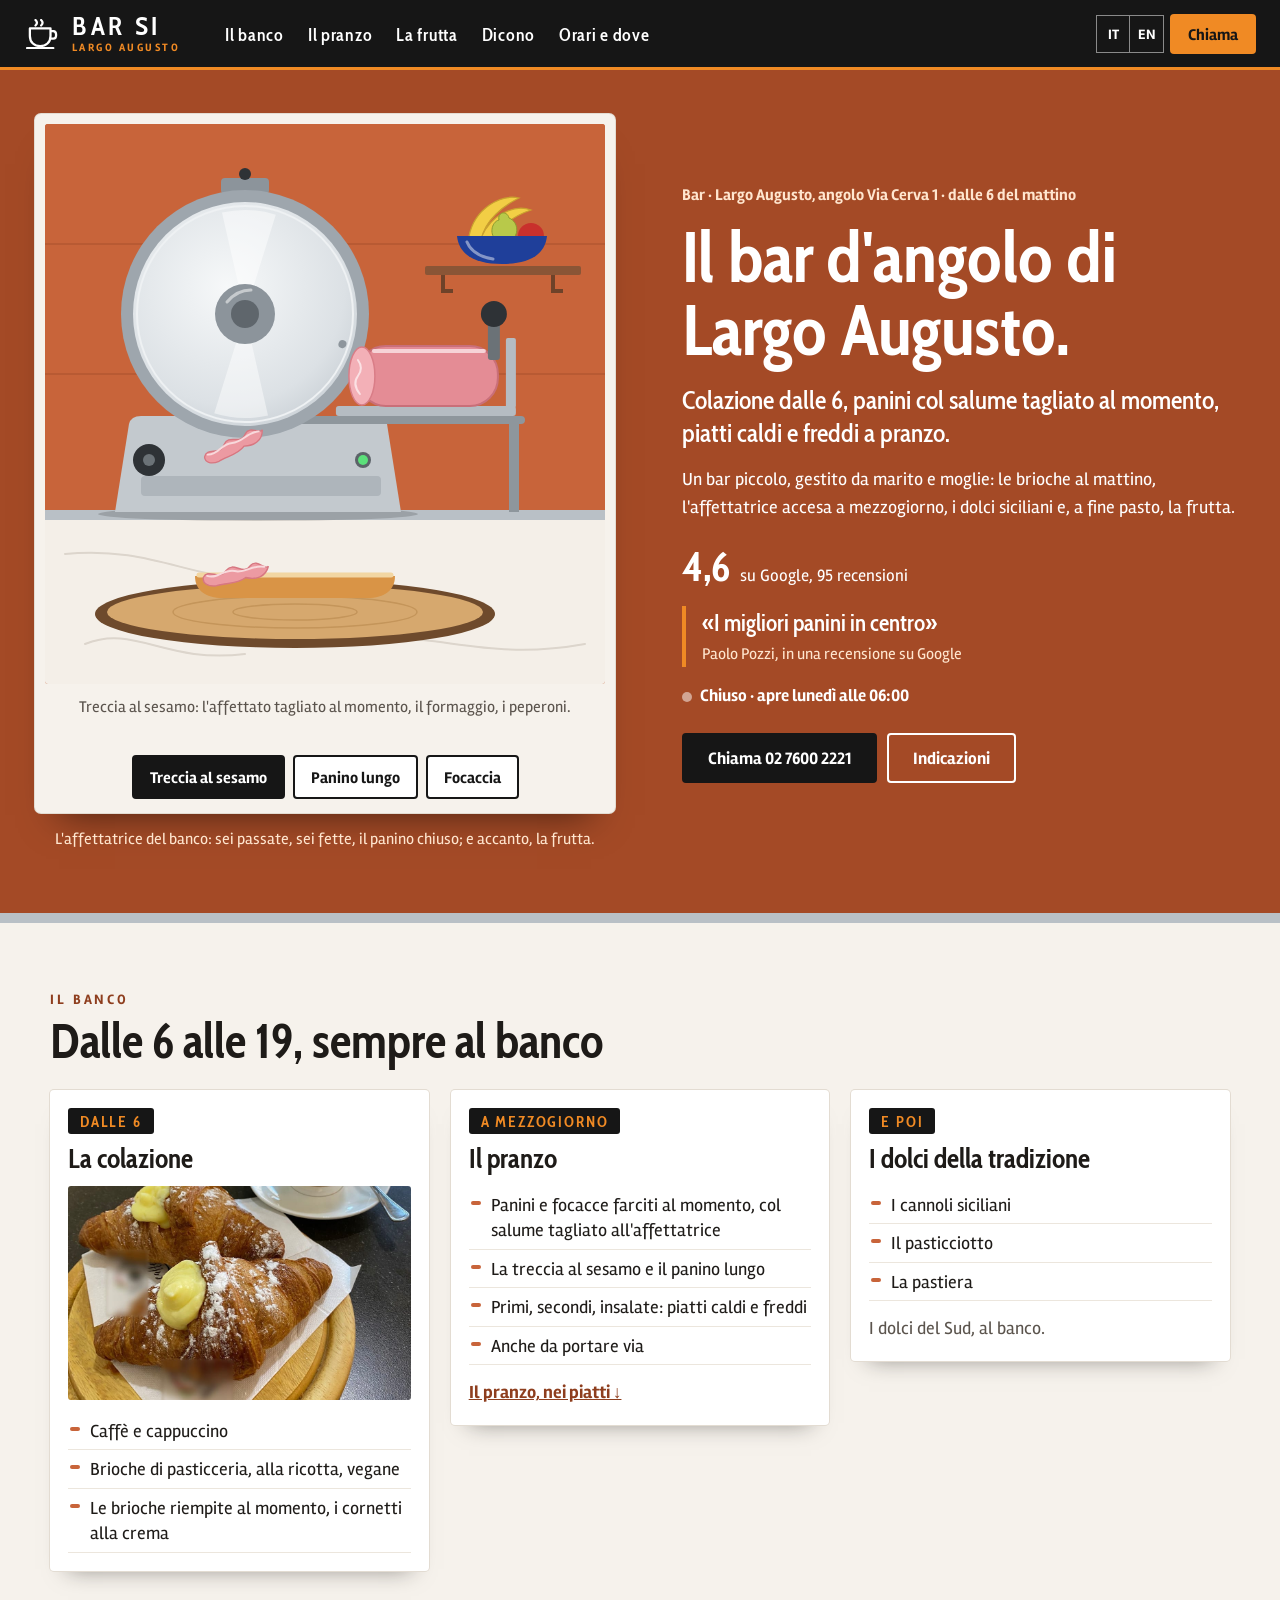
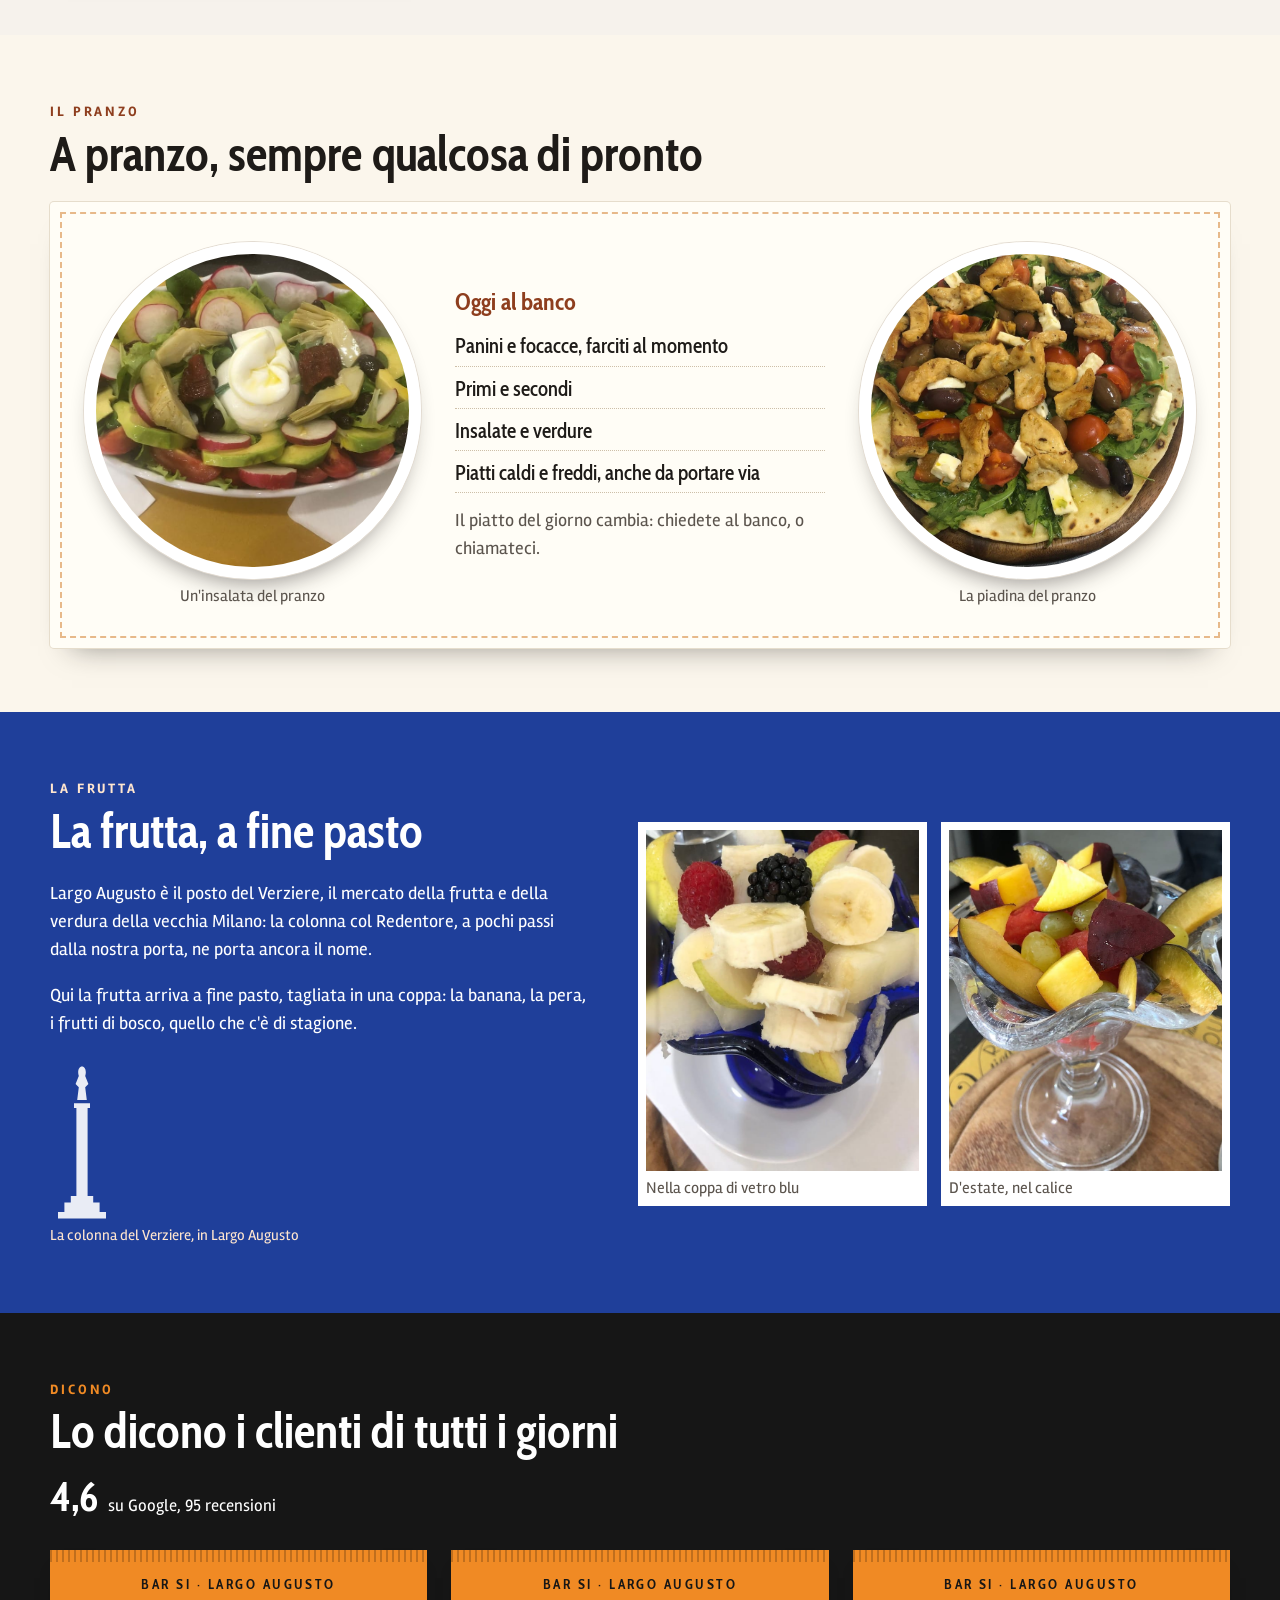
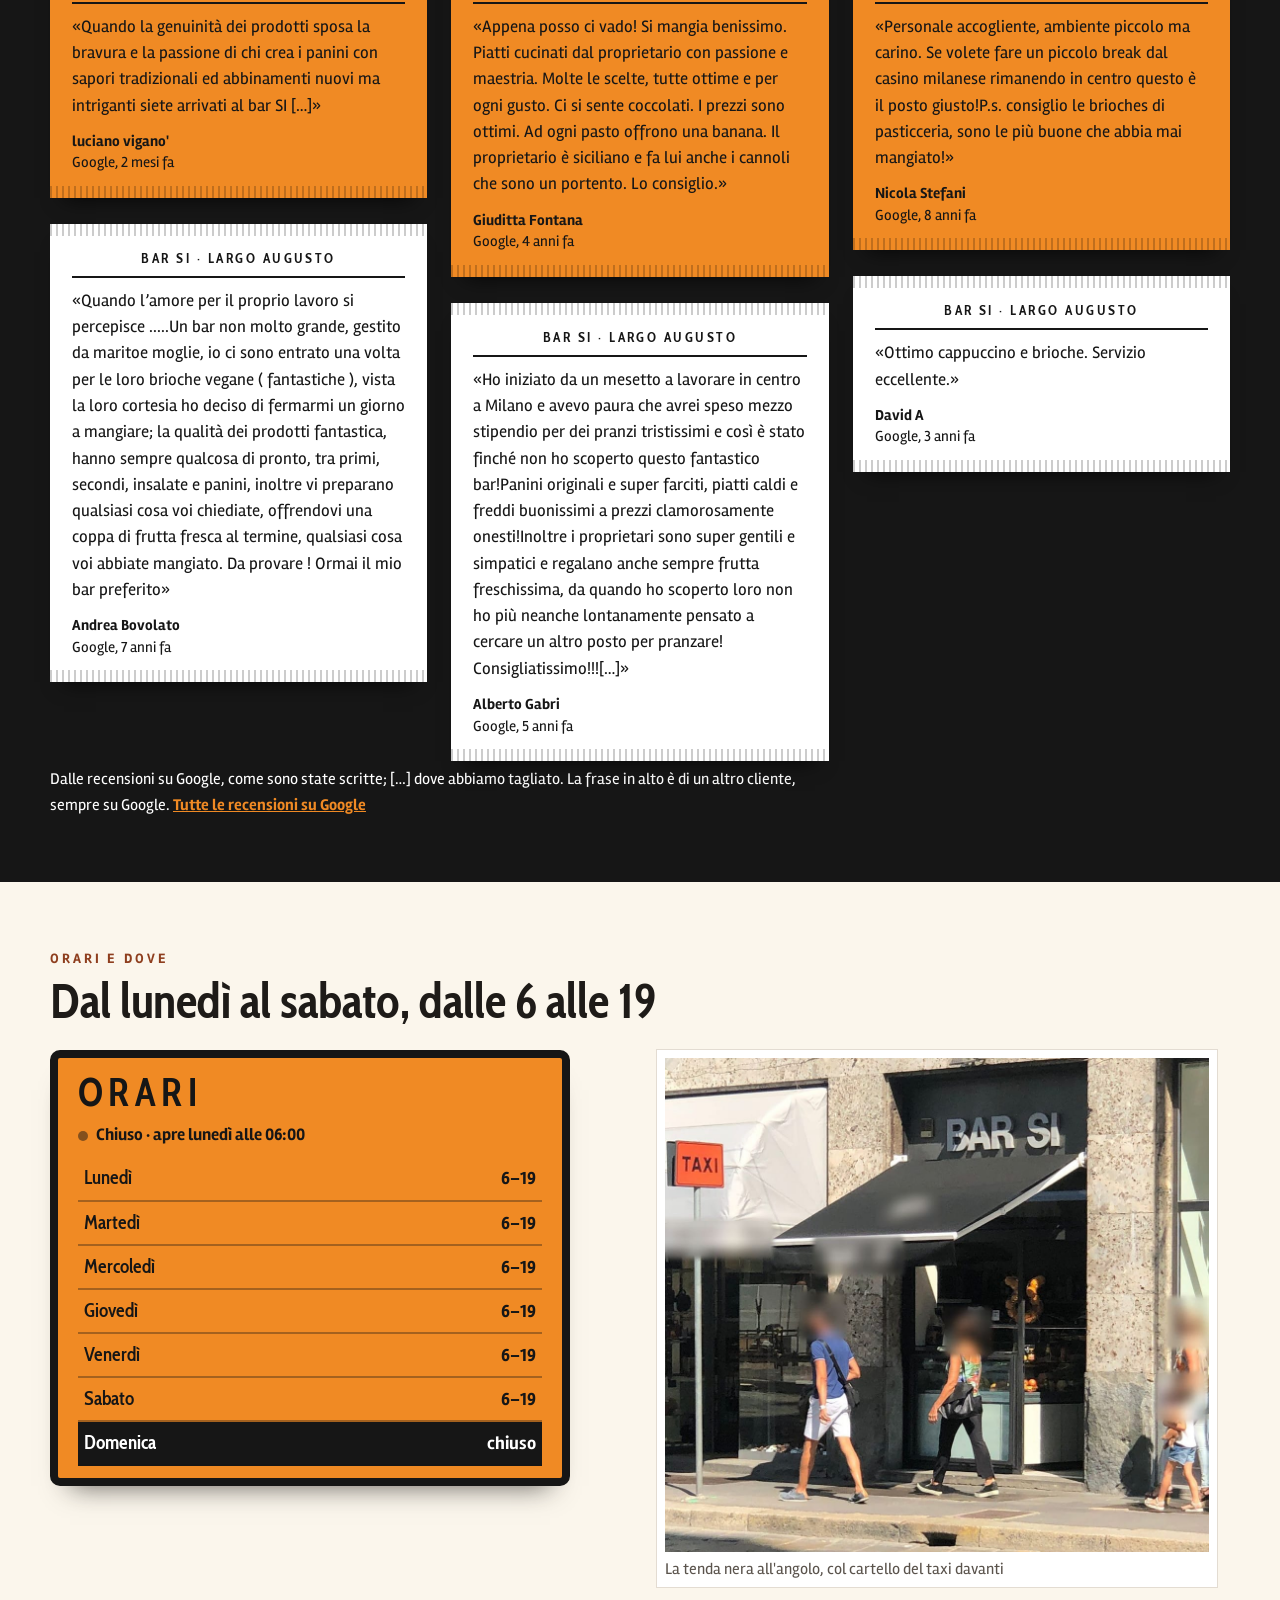
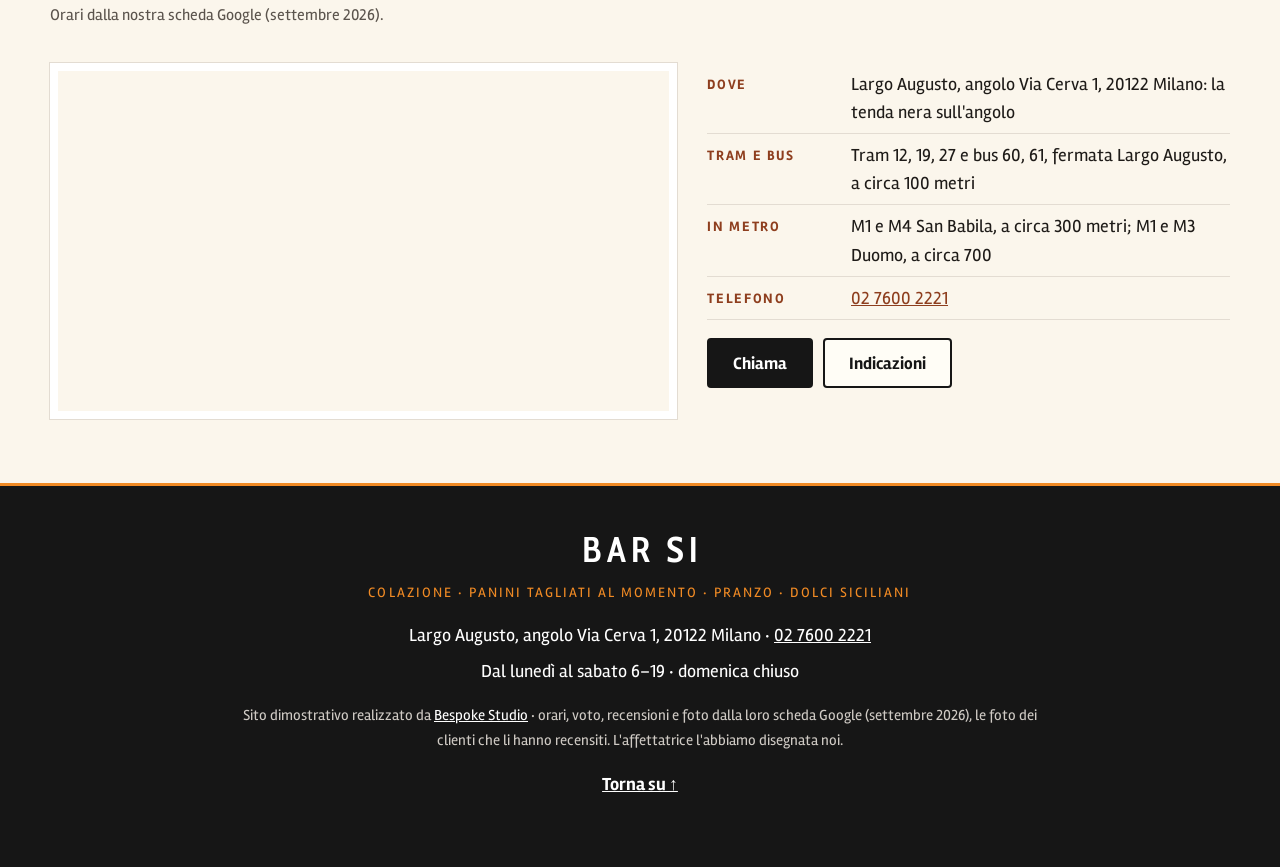
==== index.html @ 350b74f7 "Bar SÌ, Largo Augusto angolo Via Cerva 1 — l'affettatrice Il bar di banco fra San Babila e il Verzie" ====
<!DOCTYPE html>
<html lang="it" class="no-js">
<head>
<meta charset="utf-8">
<meta name="viewport" content="width=device-width, initial-scale=1">
<script>(function(){var r=document.documentElement;r.classList.remove('no-js');
/* la firma: finché main.js non parte c'è il tagliere vuoto davanti all'affettatrice; se il codice non arriva, dopo 2,5 s il panino fatto */
try{if(!matchMedia('(prefers-reduced-motion: reduce)').matches){r.classList.add('firma-attesa');window.__attesaAffettatrice=setTimeout(function(){r.classList.remove('firma-attesa')},2500)}}catch(e){}})()</script>
<title>Bar SÌ — Bar in Largo Augusto angolo Via Cerva 1, Milano: colazione dalle 6, panini e pranzo</title>
<meta name="description" content="Bar SÌ, il bar d'angolo di Largo Augusto (Via Cerva 1) a Milano, fra San Babila e il Verziere: colazione dalle 6, panini e focacce col salume tagliato al momento, piatti caldi e freddi a pranzo, cannoli siciliani. Dal lunedì al sabato 6–19. Google 4,6 su 95. Tel. 02 7600 2221.">
<link rel="canonical" href="https://rotenzark.github.io/bar-si/">
<meta property="og:type" content="website">
<meta property="og:title" content="Bar SÌ — Il bar d'angolo di Largo Augusto.">
<meta property="og:description" content="Colazione dalle 6, panini col salume tagliato al momento, il pranzo, i dolci siciliani. Largo Augusto, angolo Via Cerva 1.">
<meta property="og:image" content="https://rotenzark.github.io/bar-si/img/og.jpg">
<meta property="og:url" content="https://rotenzark.github.io/bar-si/">
<meta property="og:locale" content="it_IT">
<meta name="twitter:card" content="summary_large_image">
<meta name="theme-color" content="#161616">
<link rel="icon" href="img/favicon.svg" type="image/svg+xml">
<link rel="icon" href="img/favicon-32.png" sizes="32x32" type="image/png">
<link rel="apple-touch-icon" href="img/apple-touch-icon.png">
<link rel="preconnect" href="https://fonts.googleapis.com">
<link rel="preconnect" href="https://fonts.gstatic.com" crossorigin>
<link href="https://fonts.googleapis.com/css2?family=Cabin+Condensed:wght@500;600;700&amp;family=Rambla:wght@400;700&amp;display=swap" rel="stylesheet">
<link rel="stylesheet" href="css/styles.css?v=1">
<script src="https://cdn.jsdelivr.net/npm/gsap@3.12.5/dist/gsap.min.js" defer></script>
<script src="https://cdn.jsdelivr.net/npm/gsap@3.12.5/dist/ScrollTrigger.min.js" defer></script>
<script src="js/main.js?v=1" defer></script>
<script type="application/ld+json">
{"@context":"https://schema.org","@type":"CafeOrCoffeeShop","name":"Bar SÌ","description":"Bar in Largo Augusto angolo Via Cerva 1 a Milano: colazione dalle 6, panini e focacce col salume tagliato al momento, piatti caldi e freddi a pranzo, dolci siciliani.","url":"https://rotenzark.github.io/bar-si/","image":"https://rotenzark.github.io/bar-si/img/og.jpg","telephone":"+39 02 7600 2221","address":{"@type":"PostalAddress","streetAddress":"Largo Augusto, angolo Via Cerva 1","postalCode":"20122","addressLocality":"Milano","addressRegion":"MI","addressCountry":"IT"},"geo":{"@type":"GeoCoordinates","latitude":45.4634668,"longitude":9.1978687},"openingHoursSpecification":[{"@type":"OpeningHoursSpecification","dayOfWeek":["Monday","Tuesday","Wednesday","Thursday","Friday","Saturday"],"opens":"06:00","closes":"19:00"}],"aggregateRating":{"@type":"AggregateRating","ratingValue":"4.6","reviewCount":"95","bestRating":"5"}}
</script>
</head>
<body>

<a class="salta" href="#contenuto" data-i18n="m.salta">Vai al contenuto</a>

<header class="testata" id="testata">
  <div class="testata__dentro">
    <a class="marchio" href="#inizio" aria-label="Bar SÌ: torna all'inizio" data-i18n-aria="m.top">
      <svg class="marchio__tazza" viewBox="0 0 40 32" aria-hidden="true"><path d="M6 10 H28 V18 C28 25 23 29 17 29 C11 29 6 25 6 18 Z M28 13 H31 C35 13 35 21 31 21 H28 M3 31 H31"/><path d="M12 7 q 3 -3 0 -6 M18 7 q 3 -3 0 -6"/></svg>
      <span class="marchio__testo" aria-hidden="true"><span class="marchio__nome">BAR SI</span><span class="marchio__sotto">Largo Augusto</span></span>
    </a>
    <nav id="mainNav" class="voci" aria-label="Le sezioni" data-i18n-aria="m.nav">
      <a href="#banco" data-i18n="n.banco">Il banco</a>
      <a href="#pranzo" data-i18n="n.pranzo">Il pranzo</a>
      <a href="#frutta" data-i18n="n.frutta">La frutta</a>
      <a href="#dicono" data-i18n="n.dicono">Dicono</a>
      <a href="#orari" data-i18n="n.orari">Orari e dove</a>
    </nav>
    <div class="testata__azioni">
      <div class="lingue" role="group" aria-label="Lingua" data-i18n-aria="m.lingua">
        <button type="button" data-lang="it" aria-pressed="true">IT</button>
        <button type="button" data-lang="en" aria-pressed="false">EN</button>
      </div>
      <a class="chiama" href="tel:+390276002221"><span data-i18n="t.chiama">Chiama</span></a>
      <button id="burger" class="burger" type="button" aria-expanded="false" aria-controls="menuMobile" aria-label="Apri il menu" data-i18n-aria="m.menu"><span></span><span></span><span></span></button>
    </div>
  </div>
</header>

<nav id="menuMobile" class="menu-mobile" hidden aria-label="Le sezioni" data-i18n-aria="m.nav">
  <a href="#banco" data-i18n="n.banco">Il banco</a>
  <a href="#pranzo" data-i18n="n.pranzo">Il pranzo</a>
  <a href="#frutta" data-i18n="n.frutta">La frutta</a>
  <a href="#dicono" data-i18n="n.dicono">Dicono</a>
  <a href="#orari" data-i18n="n.orari">Orari e dove</a>
  <a class="menu-mobile__tel" href="tel:+390276002221"><span data-i18n="t.chiama">Chiama</span> <span class="intero">02 7600 2221</span></a>
</nav>

<main id="contenuto">

  <!-- ══════ L'APERTURA: sul terracotta delle pareti; la firma sul banco ══════ -->
  <section id="inizio" class="apertura" aria-labelledby="titolo">
    <div class="apertura__firma">
      <figure class="bancone" id="affettatrice-firma" data-modo="0" data-firma="fatta">
        <!--AFFETTATRICE--><svg class="affettatrice__svg" id="affettatriceSvg" viewBox="0 0 560 560" role="img" aria-labelledby="affettatriceTitolo affettatriceDesc">
        <title id="affettatriceTitolo" data-i18n="p.titolo">L'affettatrice</title>
        <desc id="affettatriceDesc" data-i18n="p.desc">Il banco visto di fronte, davanti alle pareti color terracotta. Si accende la spia, la lama dell'affettatrice gira, il pane si posa aperto sul tagliere; il carrello passa sei volte e a ogni passata una fetta esce dalla lama e cade sul pane. Poi la farcia, il pane si chiude, la lama si ferma, e accanto arriva una banana. Tre pani: treccia al sesamo, panino lungo, focaccia.</desc>
        <defs>
          <radialGradient id="bsi-lama" cx=".42" cy=".38" r=".75"><stop offset="0" stop-color="#F6F8F9"/><stop offset=".7" stop-color="#DCE1E5"/><stop offset="1" stop-color="#C3CAD0"/></radialGradient>
        </defs>
        <rect class="muro" width="560" height="392"/><path class="muro__righe" d="M0 120 H560 M0 250 H560"/><rect class="banco" y="392" width="560" height="168"/><rect class="banco__bordo" y="386" width="560" height="10"/><path class="banco__venature" d="M20 430 C 120 420 160 470 260 452 M300 520 C 380 500 430 540 540 520 M40 520 C 90 500 120 540 200 530"/><rect class="mensola" x="380" y="142" width="156" height="9" rx="2"/><path class="mensola__staffa" d="M398 151 v 16 h 10 M508 151 v 16 h 10"/><path class="frutta__banana" d="M424 112 C 430 84 456 70 474 74 C 458 82 440 96 436 116 Z M436 114 C 446 90 470 80 486 86 C 468 92 452 104 448 118 Z"/><circle class="frutta__mela" cx="486" cy="112" r="13"/><path class="frutta__pera" d="M452 116 C 444 112 446 98 454 96 C 452 88 462 86 464 94 C 474 98 474 112 466 116 Z"/><path class="coppa" d="M412 112 H502 C 500 132 482 140 457 140 C 432 140 414 132 412 112 Z"/><path class="coppa__luce" d="M422 118 C 426 128 436 133 448 135"/>
        <ellipse class="ombra" cx="213" cy="390" rx="160" ry="7"/><path class="base" d="M70 388 L84 300 Q86 292 96 292 L330 292 Q340 292 342 300 L356 388 Z"/><rect class="base__fascia" x="96" y="352" width="240" height="20" rx="4"/><rect class="binario" x="226" y="292" width="254" height="8" rx="4"/><rect class="binario" x="464" y="298" width="10" height="90"/><circle class="rotella" cx="104" cy="336" r="16"/><circle class="rotella__centro" cx="104" cy="336" r="6"/><circle class="spia__base" cx="318" cy="336" r="8"/><rect class="affilatoio" x="176" y="54" width="48" height="16" rx="4"/><circle class="affilatoio__pomo" cx="200" cy="50" r="6"/><circle class="lama__guardia" cx="200" cy="190" r="124"/><circle class="lama" cx="200" cy="190" r="112" fill="url(#bsi-lama)"/><circle class="lama__filo" cx="200" cy="190" r="108"/>
        <g class="lama__giro" transform="rotate(0 200 190)"><path class="lama__luce" d="M200 190 L290.1 138 A104 104 0 0 1 304 190 Z M200 190 L109.9 242 A104 104 0 0 1 96 190 Z"/><circle class="lama__segno" cx="200" cy="88" r="4"/></g>
        <circle class="mozzo" cx="200" cy="190" r="30"/><circle class="mozzo__tappo" cx="200" cy="190" r="14"/><path class="mozzo__luce" d="M182 178 Q 192 166 206 166"/>
        <circle class="spia" cx="318" cy="336" r="5" opacity="0"/>
        <g class="carrello" transform="translate(0 0)"><rect class="carrello__piatto" x="296" y="282" width="180" height="10" rx="3"/><rect class="carrello__sponda" x="466" y="214" width="10" height="70" rx="2"/><rect class="salume" x="318" y="222" width="140" height="60" rx="28"/><path class="salume__grasso" d="M334 227 H444"/><ellipse class="salume__taglio" cx="322" cy="252" rx="13" ry="29"/><path class="salume__marezzo" d="M318 236 q 6 8 0 16 q -6 8 2 18"/><rect class="pressino" x="448" y="196" width="12" height="40" rx="3"/><circle class="pressino__pomo" cx="454" cy="190" r="13"/></g>
        <g class="servito" transform="translate(0 0)">
          <ellipse class="tagliere__corteccia" cx="250" cy="490" rx="200" ry="34"/><ellipse class="tagliere" cx="250" cy="488" rx="188" ry="27"/><ellipse class="tagliere__anello" cx="250" cy="488" rx="122" ry="16"/><ellipse class="tagliere__anello" cx="250" cy="488" rx="62" ry="8"/>
          <g class="modo modo--treccia" data-m="0"><g class="pane-sotto" data-m="0" transform="translate(0 0)" opacity="1"><path class="pane__crosta" d="M150 452 C150 466 160 474 178 474 L322 474 C340 474 350 466 350 452 Z"/><path class="pane__mollica" d="M154 451 H346"/></g></g><g class="modo modo--lungo" data-m="1"><g class="pane-sotto" data-m="1" transform="translate(0 0)" opacity="1"><path class="pane__crosta" d="M140 452 C140 464 150 470 166 470 L334 470 C350 470 360 464 360 452 Z"/><path class="pane__mollica" d="M144 451 H356"/></g></g><g class="modo modo--focaccia" data-m="2"><g class="pane-sotto" data-m="2" transform="translate(0 0)" opacity="1"><rect class="pane__crosta" x="150" y="452" width="200" height="16" rx="5"/><path class="pane__mollica" d="M154 452 H346"/></g></g>
          <g class="fetta" data-i="0" transform="translate(190 449) rotate(-8) scale(1)" opacity="1"><path class="fetta__carne" d="M-32 0 C-26 -9 -16 6 -8 -4 C0 -12 8 4 16 -5 C24 -12 30 2 34 -2 C30 8 20 10 10 6 C0 12 -12 8 -20 10 C-28 10 -34 6 -32 0 Z"/><path class="fetta__grasso" d="M-28 -1 C-18 4 -10 -6 0 -2 C10 2 18 -6 30 -2"/></g><g class="fetta" data-i="1" transform="translate(238 450) rotate(5) scale(1)" opacity="1"><path class="fetta__carne" d="M-32 0 C-26 -9 -16 6 -8 -4 C0 -12 8 4 16 -5 C24 -12 30 2 34 -2 C30 8 20 10 10 6 C0 12 -12 8 -20 10 C-28 10 -34 6 -32 0 Z"/><path class="fetta__grasso" d="M-28 -1 C-18 4 -10 -6 0 -2 C10 2 18 -6 30 -2"/></g><g class="fetta" data-i="2" transform="translate(286 449) rotate(-4) scale(1)" opacity="1"><path class="fetta__carne" d="M-32 0 C-26 -9 -16 6 -8 -4 C0 -12 8 4 16 -5 C24 -12 30 2 34 -2 C30 8 20 10 10 6 C0 12 -12 8 -20 10 C-28 10 -34 6 -32 0 Z"/><path class="fetta__grasso" d="M-28 -1 C-18 4 -10 -6 0 -2 C10 2 18 -6 30 -2"/></g><g class="fetta" data-i="3" transform="translate(318 451) rotate(7) scale(1)" opacity="1"><path class="fetta__carne" d="M-32 0 C-26 -9 -16 6 -8 -4 C0 -12 8 4 16 -5 C24 -12 30 2 34 -2 C30 8 20 10 10 6 C0 12 -12 8 -20 10 C-28 10 -34 6 -32 0 Z"/><path class="fetta__grasso" d="M-28 -1 C-18 4 -10 -6 0 -2 C10 2 18 -6 30 -2"/></g><g class="fetta" data-i="4" transform="translate(214 444) rotate(3) scale(1)" opacity="1"><path class="fetta__carne" d="M-32 0 C-26 -9 -16 6 -8 -4 C0 -12 8 4 16 -5 C24 -12 30 2 34 -2 C30 8 20 10 10 6 C0 12 -12 8 -20 10 C-28 10 -34 6 -32 0 Z"/><path class="fetta__grasso" d="M-28 -1 C-18 4 -10 -6 0 -2 C10 2 18 -6 30 -2"/></g><g class="fetta" data-i="5" transform="translate(266 443) rotate(-6) scale(1)" opacity="1"><path class="fetta__carne" d="M-32 0 C-26 -9 -16 6 -8 -4 C0 -12 8 4 16 -5 C24 -12 30 2 34 -2 C30 8 20 10 10 6 C0 12 -12 8 -20 10 C-28 10 -34 6 -32 0 Z"/><path class="fetta__grasso" d="M-28 -1 C-18 4 -10 -6 0 -2 C10 2 18 -6 30 -2"/></g>
          <g class="modo modo--treccia" data-m="0"><g class="farcia" data-m="0" transform="translate(0 0)" opacity="1"><path class="formaggio" d="M164 446 L336 446 L330 453 L320 453 L316 460 L310 453 L172 453 Z"/><path class="peperone peperone--rosso" d="M172 445 q 22 -6 44 0 M298 446 q 16 -5 34 1"/><path class="peperone peperone--giallo" d="M236 444 q 20 -6 40 1"/></g><g class="pane-sopra" data-m="0" transform="translate(0 0)" opacity="1"><ellipse class="pane__lobo" cx="172" cy="434" rx="26" ry="17"/><ellipse class="pane__lobo" cx="211" cy="434" rx="26" ry="17"/><ellipse class="pane__lobo" cx="250" cy="434" rx="26" ry="17"/><ellipse class="pane__lobo" cx="289" cy="434" rx="26" ry="17"/><ellipse class="pane__lobo" cx="328" cy="434" rx="26" ry="17"/><path class="pane__intreccio" d="M158 424 Q 172 432 184 446 M197 424 Q 211 432 223 446 M236 424 Q 250 432 262 446 M275 424 Q 289 432 301 446 M314 424 Q 328 432 340 446"/><path class="pane__luce" d="M160 424 Q 250 414 340 424"/><ellipse class="sesamo" cx="152.4" cy="428.6" rx="2.4" ry="1.2" transform="rotate(107 152.4 428.6)"/><ellipse class="sesamo" cx="202.3" cy="427.3" rx="2.4" ry="1.2" transform="rotate(33 202.3 427.3)"/><ellipse class="sesamo" cx="222.7" cy="439.1" rx="2.4" ry="1.2" transform="rotate(166 222.7 439.1)"/><ellipse class="sesamo" cx="240.7" cy="442" rx="2.4" ry="1.2" transform="rotate(93 240.7 442)"/><ellipse class="sesamo" cx="346.9" cy="439.6" rx="2.4" ry="1.2" transform="rotate(33 346.9 439.6)"/><ellipse class="sesamo" cx="237.2" cy="434.6" rx="2.4" ry="1.2" transform="rotate(34 237.2 434.6)"/><ellipse class="sesamo" cx="326.4" cy="443.6" rx="2.4" ry="1.2" transform="rotate(102 326.4 443.6)"/><ellipse class="sesamo" cx="160.5" cy="426.5" rx="2.4" ry="1.2" transform="rotate(44 160.5 426.5)"/><ellipse class="sesamo" cx="213" cy="435.5" rx="2.4" ry="1.2" transform="rotate(21 213 435.5)"/><ellipse class="sesamo" cx="291.7" cy="423.5" rx="2.4" ry="1.2" transform="rotate(25 291.7 423.5)"/><ellipse class="sesamo" cx="256.1" cy="431.1" rx="2.4" ry="1.2" transform="rotate(97 256.1 431.1)"/><ellipse class="sesamo" cx="246.1" cy="421.1" rx="2.4" ry="1.2" transform="rotate(39 246.1 421.1)"/><ellipse class="sesamo" cx="283.2" cy="439.7" rx="2.4" ry="1.2" transform="rotate(82 283.2 439.7)"/><ellipse class="sesamo" cx="300.2" cy="423.8" rx="2.4" ry="1.2" transform="rotate(8 300.2 423.8)"/><ellipse class="sesamo" cx="198.2" cy="442.9" rx="2.4" ry="1.2" transform="rotate(6 198.2 442.9)"/><ellipse class="sesamo" cx="278" cy="429.2" rx="2.4" ry="1.2" transform="rotate(46 278 429.2)"/><ellipse class="sesamo" cx="240.1" cy="442.6" rx="2.4" ry="1.2" transform="rotate(123 240.1 442.6)"/><ellipse class="sesamo" cx="284.5" cy="432.7" rx="2.4" ry="1.2" transform="rotate(13 284.5 432.7)"/><ellipse class="sesamo" cx="158.1" cy="426.9" rx="2.4" ry="1.2" transform="rotate(31 158.1 426.9)"/><ellipse class="sesamo" cx="335.1" cy="425.2" rx="2.4" ry="1.2" transform="rotate(36 335.1 425.2)"/><ellipse class="sesamo" cx="332.6" cy="426.8" rx="2.4" ry="1.2" transform="rotate(113 332.6 426.8)"/><ellipse class="sesamo" cx="270.6" cy="425" rx="2.4" ry="1.2" transform="rotate(52 270.6 425)"/><ellipse class="sesamo" cx="266.7" cy="438.4" rx="2.4" ry="1.2" transform="rotate(30 266.7 438.4)"/><ellipse class="sesamo" cx="337.2" cy="424.8" rx="2.4" ry="1.2" transform="rotate(17 337.2 424.8)"/><ellipse class="sesamo" cx="287.5" cy="432.6" rx="2.4" ry="1.2" transform="rotate(81 287.5 432.6)"/><ellipse class="sesamo" cx="328.9" cy="425.7" rx="2.4" ry="1.2" transform="rotate(40 328.9 425.7)"/></g></g><g class="modo modo--lungo" data-m="1"><g class="farcia" data-m="1" transform="translate(0 0)" opacity="1"><path class="cavolo" d="M146 446 C180 440 210 450 250 444 C290 438 320 450 354 445 M150 449 C190 446 230 452 270 447 C300 444 330 451 358 449 M160 443 C200 438 240 446 280 441"/><path class="rucola" d="M136 447 l 10 -8 l 2 6 l 8 -7 l 1 7 l 10 -4 l -6 9 Z M364 447 l -10 -8 l -2 6 l -8 -7 l -1 7 l -10 -4 l 6 9 Z M246 441 l 8 -7 l 2 5 l 7 -5 l 0 6 l 8 -2 l -6 6 Z"/><path class="scaglie" d="M196 441 l 8 -2 l 3 4 l -9 2 Z M300 440 l 7 -3 l 3 4 l -8 2 Z M228 444 l 6 -1 l 2 3 l -7 1 Z"/></g><g class="pane-sopra" data-m="1" transform="translate(0 0)" opacity="1"><path class="pane__cupola" d="M138 449 C140 416 360 416 362 449 Z"/><path class="pane__luce" d="M162 426 Q 250 412 338 426"/><ellipse class="sesamo" cx="204" cy="438.8" rx="2.4" ry="1.2" transform="rotate(18 204 438.8)"/><ellipse class="sesamo" cx="270.8" cy="434.1" rx="2.4" ry="1.2" transform="rotate(94 270.8 434.1)"/><ellipse class="sesamo" cx="266.4" cy="439.8" rx="2.4" ry="1.2" transform="rotate(16 266.4 439.8)"/><ellipse class="sesamo" cx="153.4" cy="440.9" rx="2.4" ry="1.2" transform="rotate(64 153.4 440.9)"/><ellipse class="sesamo" cx="195.5" cy="443.9" rx="2.4" ry="1.2" transform="rotate(124 195.5 443.9)"/><ellipse class="sesamo" cx="303.9" cy="441.5" rx="2.4" ry="1.2" transform="rotate(47 303.9 441.5)"/><ellipse class="sesamo" cx="156.2" cy="443.8" rx="2.4" ry="1.2" transform="rotate(87 156.2 443.8)"/><ellipse class="sesamo" cx="344.4" cy="435.9" rx="2.4" ry="1.2" transform="rotate(160 344.4 435.9)"/><ellipse class="sesamo" cx="263.7" cy="436.9" rx="2.4" ry="1.2" transform="rotate(118 263.7 436.9)"/><ellipse class="sesamo" cx="220" cy="441.7" rx="2.4" ry="1.2" transform="rotate(70 220 441.7)"/><ellipse class="sesamo" cx="306.8" cy="435.4" rx="2.4" ry="1.2" transform="rotate(58 306.8 435.4)"/><ellipse class="sesamo" cx="253" cy="434" rx="2.4" ry="1.2" transform="rotate(175 253 434)"/><ellipse class="sesamo" cx="241.4" cy="426.8" rx="2.4" ry="1.2" transform="rotate(67 241.4 426.8)"/><ellipse class="sesamo" cx="234.3" cy="443.6" rx="2.4" ry="1.2" transform="rotate(7 234.3 443.6)"/><ellipse class="sesamo" cx="318.3" cy="443.7" rx="2.4" ry="1.2" transform="rotate(153 318.3 443.7)"/><ellipse class="sesamo" cx="281.9" cy="436.7" rx="2.4" ry="1.2" transform="rotate(106 281.9 436.7)"/><ellipse class="sesamo" cx="222.6" cy="426.7" rx="2.4" ry="1.2" transform="rotate(67 222.6 426.7)"/><ellipse class="sesamo" cx="186.2" cy="442.1" rx="2.4" ry="1.2" transform="rotate(33 186.2 442.1)"/><ellipse class="sesamo" cx="289" cy="434" rx="2.4" ry="1.2" transform="rotate(103 289 434)"/><ellipse class="sesamo" cx="172.8" cy="442.5" rx="2.4" ry="1.2" transform="rotate(162 172.8 442.5)"/><ellipse class="sesamo" cx="302.2" cy="426.9" rx="2.4" ry="1.2" transform="rotate(106 302.2 426.9)"/><ellipse class="sesamo" cx="217.2" cy="442.9" rx="2.4" ry="1.2" transform="rotate(14 217.2 442.9)"/><ellipse class="sesamo" cx="201.7" cy="425.8" rx="2.4" ry="1.2" transform="rotate(50 201.7 425.8)"/><ellipse class="sesamo" cx="236.2" cy="436.1" rx="2.4" ry="1.2" transform="rotate(133 236.2 436.1)"/><ellipse class="sesamo" cx="306.9" cy="443" rx="2.4" ry="1.2" transform="rotate(143 306.9 443)"/><ellipse class="sesamo" cx="296.2" cy="437.3" rx="2.4" ry="1.2" transform="rotate(128 296.2 437.3)"/><ellipse class="sesamo" cx="347.3" cy="443.1" rx="2.4" ry="1.2" transform="rotate(98 347.3 443.1)"/><ellipse class="sesamo" cx="164.5" cy="431.7" rx="2.4" ry="1.2" transform="rotate(55 164.5 431.7)"/><ellipse class="sesamo" cx="263" cy="438.5" rx="2.4" ry="1.2" transform="rotate(11 263 438.5)"/><ellipse class="sesamo" cx="165.1" cy="426.5" rx="2.4" ry="1.2" transform="rotate(60 165.1 426.5)"/></g></g><g class="modo modo--focaccia" data-m="2"><g class="farcia" data-m="2" transform="translate(0 0)" opacity="1"></g><g class="pane-sopra" data-m="2" transform="translate(0 0)" opacity="1"><rect class="pane__focaccia" x="148" y="426" width="204" height="22" rx="8"/><circle class="pane__fossetta" cx="162" cy="433" r="3"/><circle class="pane__fossetta" cx="197" cy="433" r="3"/><circle class="pane__fossetta" cx="232" cy="433" r="3"/><circle class="pane__fossetta" cx="267" cy="433" r="3"/><circle class="pane__fossetta" cx="302" cy="433" r="3"/><circle class="pane__fossetta" cx="337" cy="433" r="3"/><circle class="pane__fossetta" cx="179" cy="441" r="3"/><circle class="pane__fossetta" cx="214" cy="441" r="3"/><circle class="pane__fossetta" cx="249" cy="441" r="3"/><circle class="pane__fossetta" cx="284" cy="441" r="3"/><circle class="pane__fossetta" cx="319" cy="441" r="3"/><circle class="pane__fossetta" cx="354" cy="441" r="3"/><path class="pane__olio" d="M170 430 h 30 M250 431 h 22 M300 429 h 26"/></g></g>
          <g class="banana" transform="translate(478 470) rotate(-10)" opacity="1"><path class="banana__buccia" d="M-62 4 C-40 22 30 24 60 -6 C62 -8 64 -12 62 -14 C40 8 -30 10 -58 -4 Z"/><path class="banana__costa" d="M-50 4 C-20 14 20 14 50 -2"/><path class="banana__gambo" d="M58 -10 L68 -18"/><circle class="banana__punta" cx="-60" cy="1" r="3"/></g>
        </g>
      </svg><!--/AFFETTATRICE-->
        <figcaption class="bancone__didascalia">
          <span class="bancone__d" data-m="0" data-i18n="p.d0">Treccia al sesamo: l'affettato tagliato al momento, il formaggio, i peperoni.</span>
          <span class="bancone__d" data-m="1" data-i18n="p.d1">Panino lungo al sesamo: l'affettato, il cavolo viola, la rucola, le scaglie.</span>
          <span class="bancone__d" data-m="2" data-i18n="p.d2">Focaccia: farcita con l'affettato tagliato all'affettatrice, al momento.</span>
        </figcaption>
        <div class="bancone__modi" role="group" aria-label="Quale pane" data-i18n-aria="p.modi">
          <button type="button" data-modo="0" aria-pressed="true" data-i18n="p.b0">Treccia al sesamo</button>
          <button type="button" data-modo="1" aria-pressed="false" data-i18n="p.b1">Panino lungo</button>
          <button type="button" data-modo="2" aria-pressed="false">Focaccia</button>
        </div>
        <p class="visually-hidden" id="affettatriceLeggi" aria-live="polite"></p>
      </figure>
      <p class="apertura__nota" data-i18n="p.nota">L'affettatrice del banco: sei passate, sei fette, il panino chiuso; e accanto, la frutta.</p>
    </div>
    <div class="apertura__testo">
      <p class="apertura__sopra" data-i18n="h.sopra">Bar · Largo Augusto, angolo Via Cerva 1 · dalle 6 del mattino</p>
      <h1 id="titolo" class="titolo" data-i18n="h.titolo">Il bar d'angolo di Largo Augusto.</h1>
      <p class="apertura__seconda" data-i18n="h.seconda">Colazione dalle 6, panini col salume tagliato al momento, piatti caldi e freddi a pranzo.</p>
      <p class="apertura__frase" data-i18n="h.testo">Un bar piccolo, gestito da marito e moglie: le brioche al mattino, l'affettatrice accesa a mezzogiorno, i dolci siciliani e, a fine pasto, la frutta.</p>
      <p class="voto"><b class="voto__n">4,6</b> <span class="voto__su" data-i18n="h.google">su Google, 95 recensioni</span></p>
      <blockquote class="citazione">
        <p>«I migliori panini in centro»</p>
        <footer data-i18n="h.chi">Paolo Pozzi, in una recensione su Google</footer>
      </blockquote>
      <p class="stato" id="orarioStato">Dal lunedì al sabato 6–19</p>
      <div class="apertura__azioni">
        <a class="bottone bottone--pieno" href="tel:+390276002221"><span data-i18n="t.chiama">Chiama</span>&nbsp;<span class="intero">02 7600 2221</span></a>
        <a class="bottone bottone--vuoto" href="https://www.google.com/maps/dir/?api=1&amp;destination=Bar+S%C3%8C%2C+Largo+Augusto%2C+Via+Cerva+1%2C+20122+Milano" target="_blank" rel="noopener" data-i18n="t.indicazioni">Indicazioni</a>
      </div>
    </div>
  </section>

  <!-- ══════ IL BANCO: la giornata in tre momenti, sul banco bianco con la riga d'acciaio ══════ -->
  <section id="banco" class="capitolo capitolo--banco" aria-labelledby="bancoT">
    <p class="etichetta" data-i18n="b.etichetta">Il banco</p>
    <h2 id="bancoT" class="capitolo__titolo" data-i18n="b.titolo">Dalle 6 alle 19, sempre al banco</h2>
    <div class="momenti">
      <article class="momento reveal">
        <p class="momento__ora" data-i18n="b.o1">Dalle 6</p>
        <h3 class="momento__nome" data-i18n="b.n1">La colazione</h3>
        <figure class="momento__foto"><button type="button" class="foto" data-full="img/cornetti.jpg" aria-label="Ingrandisci la foto" data-i18n-aria="m.ingrandisci"><img src="img/cornetti.jpg" width="1000" height="1073" alt="Due cornetti alla crema sul tagliere tondo e un cappuccino." data-i18n-alt="a.cornetti"></button></figure>
        <ul class="momento__voci">
          <li data-i18n="b.a1">Caffè e cappuccino</li>
          <li data-i18n="b.a2">Brioche di pasticceria, alla ricotta, vegane</li>
          <li data-i18n="b.a3">Le brioche riempite al momento, i cornetti alla crema</li>
        </ul>
      </article>
      <article class="momento reveal">
        <p class="momento__ora" data-i18n="b.o2">A mezzogiorno</p>
        <h3 class="momento__nome" data-i18n="b.n2">Il pranzo</h3>
        <ul class="momento__voci">
          <li data-i18n="b.b1">Panini e focacce farciti al momento, col salume tagliato all'affettatrice</li>
          <li data-i18n="b.b2">La treccia al sesamo e il panino lungo</li>
          <li data-i18n="b.b3">Primi, secondi, insalate: piatti caldi e freddi</li>
          <li data-i18n="b.b4">Anche da portare via</li>
        </ul>
        <p class="momento__vai"><a href="#pranzo" data-i18n="b.vai">Il pranzo, nei piatti ↓</a></p>
      </article>
      <article class="momento reveal">
        <p class="momento__ora" data-i18n="b.o3">E poi</p>
        <h3 class="momento__nome" data-i18n="b.n3">I dolci della tradizione</h3>
        <ul class="momento__voci">
          <li data-i18n="b.c1">I cannoli siciliani</li>
          <li data-i18n="b.c2">Il pasticciotto</li>
          <li data-i18n="b.c3">La pastiera</li>
        </ul>
        <p class="momento__nota" data-i18n="b.cnota">I dolci del Sud, al banco.</p>
      </article>
    </div>
  </section>

  <!-- ══════ IL PRANZO: i piatti sulla tovaglietta di carta ══════ -->
  <section id="pranzo" class="capitolo capitolo--crema" aria-labelledby="pranzoT">
    <p class="etichetta" data-i18n="r.etichetta">Il pranzo</p>
    <h2 id="pranzoT" class="capitolo__titolo" data-i18n="r.titolo">A pranzo, sempre qualcosa di pronto</h2>
    <div class="tovaglietta">
      <figure class="piatto reveal"><button type="button" class="foto" data-full="img/insalata.jpg" aria-label="Ingrandisci la foto" data-i18n-aria="m.ingrandisci"><img src="img/insalata.jpg" width="1200" height="701" alt="Un'insalata del pranzo: burrata, avocado, ravanelli, carciofi e pomodori." data-i18n-alt="a.insalata"></button><figcaption data-i18n="k.insalata">Un'insalata del pranzo</figcaption></figure>
      <div class="tovaglietta__testo">
        <p class="tovaglietta__testa" data-i18n="r.testa">Oggi al banco</p>
        <ul class="tovaglietta__voci">
          <li data-i18n="r.v1">Panini e focacce, farciti al momento</li>
          <li data-i18n="r.v2">Primi e secondi</li>
          <li data-i18n="r.v3">Insalate e verdure</li>
          <li data-i18n="r.v4">Piatti caldi e freddi, anche da portare via</li>
        </ul>
        <p class="tovaglietta__nota" data-i18n="r.nota">Il piatto del giorno cambia: chiedete al banco, o chiamateci.</p>
      </div>
      <figure class="piatto reveal"><button type="button" class="foto" data-full="img/piadina.jpg" aria-label="Ingrandisci la foto" data-i18n-aria="m.ingrandisci"><img src="img/piadina.jpg" width="1000" height="872" alt="Una piadina col pollo, la rucola, le olive, i pomodorini e la feta, sul tagliere tondo." data-i18n-alt="a.piadina"></button><figcaption data-i18n="k.piadina">La piadina del pranzo</figcaption></figure>
    </div>
  </section>

  <!-- ══════ LA FRUTTA: a due passi dalla colonna del Verziere ══════ -->
  <section id="frutta" class="capitolo capitolo--verziere" aria-labelledby="fruttaT">
    <div class="frutta">
      <div class="frutta__testo">
        <p class="etichetta" data-i18n="v.etichetta">La frutta</p>
        <h2 id="fruttaT" class="capitolo__titolo" data-i18n="v.titolo">La frutta, a fine pasto</h2>
        <p data-i18n="v.p1">Largo Augusto è il posto del Verziere, il mercato della frutta e della verdura della vecchia Milano: la colonna col Redentore, a pochi passi dalla nostra porta, ne porta ancora il nome.</p>
        <p data-i18n="v.p2">Qui la frutta arriva a fine pasto, tagliata in una coppa: la banana, la pera, i frutti di bosco, quello che c'è di stagione.</p>
        <svg class="colonna" viewBox="0 0 80 200" aria-hidden="true"><path d="M40 8 C 44 8 46 14 44 20 L48 30 L44 34 L46 50 L34 50 L36 34 L32 30 L36 20 C 34 14 36 8 40 8 Z M30 54 H50 V60 H30 Z M33 60 H47 V170 H33 Z M26 170 H54 V178 H26 Z M18 178 H62 V190 H18 Z M10 190 H70 V198 H10 Z"/></svg>
        <p class="colonna__didascalia" data-i18n="v.colonna">La colonna del Verziere, in Largo Augusto</p>
      </div>
      <div class="frutta__foto">
        <figure class="coppa-foto reveal"><button type="button" class="foto" data-full="img/frutta.jpg" aria-label="Ingrandisci la foto" data-i18n-aria="m.ingrandisci"><img src="img/frutta.jpg" width="1000" height="904" alt="La coppa di vetro blu con la banana, la pera, i lamponi e la mora." data-i18n-alt="a.frutta"></button><figcaption data-i18n="k.frutta">Nella coppa di vetro blu</figcaption></figure>
        <figure class="coppa-foto reveal"><button type="button" class="foto" data-full="img/calice.jpg" aria-label="Ingrandisci la foto" data-i18n-aria="m.ingrandisci"><img src="img/calice.jpg" width="1000" height="969" alt="La frutta tagliata nel calice di vetro: prugne, pesca, uva e anguria." data-i18n-alt="a.calice"></button><figcaption data-i18n="k.calice">D'estate, nel calice</figcaption></figure>
      </div>
    </div>
  </section>

  <!-- ══════ DICONO: le bustine di zucchero ══════ -->
  <section id="dicono" class="capitolo capitolo--nero" aria-labelledby="diconoT">
    <p class="etichetta" data-i18n="d.etichetta">Dicono</p>
    <h2 id="diconoT" class="capitolo__titolo" data-i18n="d.titolo">Lo dicono i clienti di tutti i giorni</h2>
    <p class="voto voto--sezione"><b class="voto__n">4,6</b> <span class="voto__su" data-i18n="d.google">su Google, 95 recensioni</span></p>
    <ul class="bustine">
      <li class="bustina reveal"><p class="bustina__testa" aria-hidden="true">BAR SI · LARGO AUGUSTO</p><p class="bustina__testo">«Quando la genuinità dei prodotti sposa la bravura e la passione di chi crea i panini con sapori tradizionali ed abbinamenti nuovi ma intriganti siete arrivati al bar SI […]»</p><p class="bustina__chi"><b>luciano vigano'</b> <span data-i18n="d.g2m">Google, 2 mesi fa</span></p></li>
      <li class="bustina reveal"><p class="bustina__testa" aria-hidden="true">BAR SI · LARGO AUGUSTO</p><p class="bustina__testo">«Quando l’amore per il proprio lavoro si percepisce .....Un bar non molto grande, gestito da maritoe moglie, io ci sono entrato una volta per le loro brioche vegane ( fantastiche ),  vista la loro cortesia ho deciso di fermarmi un giorno a mangiare; la qualità dei prodotti fantastica, hanno sempre qualcosa di pronto, tra primi, secondi, insalate e panini, inoltre vi preparano qualsiasi cosa voi chiediate, offrendovi una coppa di frutta fresca al termine, qualsiasi cosa voi abbiate mangiato. Da provare ! Ormai il mio bar preferito»</p><p class="bustina__chi"><b>Andrea Bovolato</b> <span data-i18n="d.g7a">Google, 7 anni fa</span></p></li>
      <li class="bustina reveal"><p class="bustina__testa" aria-hidden="true">BAR SI · LARGO AUGUSTO</p><p class="bustina__testo">«Appena posso ci vado! Si mangia benissimo. Piatti cucinati dal proprietario con passione e maestria. Molte le scelte, tutte ottime e per ogni gusto. Ci si sente coccolati. I prezzi sono ottimi. Ad ogni pasto offrono una banana. Il proprietario è siciliano e fa lui anche i cannoli che sono un portento. Lo consiglio.»</p><p class="bustina__chi"><b>Giuditta Fontana</b> <span data-i18n="d.g4a">Google, 4 anni fa</span></p></li>
      <li class="bustina reveal"><p class="bustina__testa" aria-hidden="true">BAR SI · LARGO AUGUSTO</p><p class="bustina__testo">«Ho iniziato da un mesetto a lavorare in centro a Milano e avevo paura che avrei speso mezzo stipendio per dei pranzi tristissimi e così è stato finché non ho scoperto questo fantastico bar!Panini originali e super farciti, piatti caldi e freddi buonissimi a prezzi clamorosamente onesti!Inoltre i proprietari sono super gentili e simpatici e regalano anche sempre frutta freschissima, da quando ho scoperto loro non ho più neanche lontanamente pensato a cercare un altro posto per pranzare! Consigliatissimo!!![…]»</p><p class="bustina__chi"><b>Alberto Gabri</b> <span data-i18n="d.g5a">Google, 5 anni fa</span></p></li>
      <li class="bustina reveal"><p class="bustina__testa" aria-hidden="true">BAR SI · LARGO AUGUSTO</p><p class="bustina__testo">«Personale accogliente, ambiente piccolo ma carino. Se volete fare un piccolo break dal casino milanese rimanendo in centro questo è il posto giusto!P.s. consiglio le brioches di pasticceria, sono le più buone che abbia mai mangiato!»</p><p class="bustina__chi"><b>Nicola Stefani</b> <span data-i18n="d.g8a">Google, 8 anni fa</span></p></li>
      <li class="bustina reveal"><p class="bustina__testa" aria-hidden="true">BAR SI · LARGO AUGUSTO</p><p class="bustina__testo">«Ottimo cappuccino e brioche. Servizio eccellente.»</p><p class="bustina__chi"><b>David A</b> <span data-i18n="d.g3a">Google, 3 anni fa</span></p></li>
    </ul>
    <p class="dicono__nota"><span data-i18n="d.nota">Dalle recensioni su Google, come sono state scritte; […] dove abbiamo tagliato. La frase in alto è di un altro cliente, sempre su Google.</span> <a href="https://www.google.com/maps/search/?api=1&amp;query=Bar+S%C3%8C%2C+Largo+Augusto%2C+20122+Milano" target="_blank" rel="noopener" data-i18n="d.tutte">Tutte le recensioni su Google</a></p>
  </section>

  <!-- ══════ ORARI (il cartello arancione) E DOVE ══════ -->
  <section id="orari" class="capitolo capitolo--crema" aria-labelledby="orariT">
    <p class="etichetta" data-i18n="o.etichetta">Orari e dove</p>
    <h2 id="orariT" class="capitolo__titolo" data-i18n="o.titolo">Dal lunedì al sabato, dalle 6 alle 19</h2>
    <div class="orari-riga">
      <div class="cartello">
        <p class="cartello__testa" data-i18n="o.testa">Orari</p>
        <p class="stato stato--cartello" id="orarioStato2" aria-hidden="true"></p>
        <div class="cartello__giorni" role="table" aria-label="Orari di apertura" data-i18n-aria="o.cap">
          <div class="giorno" role="row" data-day="1"><span class="giorno__nome" role="rowheader" data-i18n="g.lun">Lunedì</span><span class="giorno__ore" role="cell">6–19</span></div>
          <div class="giorno" role="row" data-day="2"><span class="giorno__nome" role="rowheader" data-i18n="g.mar">Martedì</span><span class="giorno__ore" role="cell">6–19</span></div>
          <div class="giorno" role="row" data-day="3"><span class="giorno__nome" role="rowheader" data-i18n="g.mer">Mercoledì</span><span class="giorno__ore" role="cell">6–19</span></div>
          <div class="giorno" role="row" data-day="4"><span class="giorno__nome" role="rowheader" data-i18n="g.gio">Giovedì</span><span class="giorno__ore" role="cell">6–19</span></div>
          <div class="giorno" role="row" data-day="5"><span class="giorno__nome" role="rowheader" data-i18n="g.ven">Venerdì</span><span class="giorno__ore" role="cell">6–19</span></div>
          <div class="giorno" role="row" data-day="6"><span class="giorno__nome" role="rowheader" data-i18n="g.sab">Sabato</span><span class="giorno__ore" role="cell">6–19</span></div>
          <div class="giorno giorno--chiuso" role="row" data-day="0"><span class="giorno__nome" role="rowheader" data-i18n="g.dom">Domenica</span><span class="giorno__ore" role="cell" data-i18n="o.chiuso">chiuso</span></div>
        </div>
      </div>
      <figure class="tenda reveal"><button type="button" class="foto" data-full="img/tenda.jpg" aria-label="Ingrandisci la foto" data-i18n-aria="m.ingrandisci"><img src="img/tenda.jpg" width="1100" height="1011" alt="La tenda nera con BAR SI sopra la vetrina, all'angolo, e il cartello arancione del taxi davanti." data-i18n-alt="a.tenda"></button><figcaption data-i18n="k.tenda">La tenda nera all'angolo, col cartello del taxi davanti</figcaption></figure>
    </div>
    <p class="orari__nota" data-i18n="o.nota">Orari dalla nostra scheda Google (settembre 2026).</p>
    <div class="dove" id="dove">
      <div class="cartina reveal">
        <iframe title="Mappa: Bar SÌ, Largo Augusto angolo Via Cerva 1, Milano" data-i18n-title="w.mappa" src="https://maps.google.com/maps?q=45.4634668,9.1978687&amp;z=17&amp;output=embed" width="600" height="400" loading="lazy" referrerpolicy="no-referrer-when-downgrade"></iframe>
      </div>
      <div>
        <dl class="indirizzo">
          <div><dt data-i18n="w.dove">Dove</dt><dd data-i18n="w.dovev">Largo Augusto, angolo Via Cerva 1, 20122 Milano: la tenda nera sull'angolo</dd></div>
          <div><dt data-i18n="w.tram">Tram e bus</dt><dd data-i18n="w.tramv">Tram 12, 19, 27 e bus 60, 61, fermata Largo Augusto, a circa 100&nbsp;metri</dd></div>
          <div><dt data-i18n="w.metro">In metro</dt><dd data-i18n="w.metrov">M1 e M4 San Babila, a circa 300&nbsp;metri; M1 e M3 Duomo, a circa 700</dd></div>
          <div><dt data-i18n="w.tel">Telefono</dt><dd><a href="tel:+390276002221" class="intero">02 7600 2221</a></dd></div>
        </dl>
        <p class="dove__azioni"><a class="bottone bottone--pieno" href="tel:+390276002221"><span data-i18n="t.chiama">Chiama</span></a> <a class="bottone bottone--vuoto" href="https://www.google.com/maps/dir/?api=1&amp;destination=Bar+S%C3%8C%2C+Largo+Augusto%2C+Via+Cerva+1%2C+20122+Milano" target="_blank" rel="noopener" data-i18n="t.indicazioni">Indicazioni</a></p>
      </div>
    </div>
  </section>

</main>

<footer class="piede">
  <div class="piede__dentro">
    <p class="piede__marchio" aria-hidden="true"><span class="marchio__nome">BAR SI</span></p>
    <p class="piede__riga" data-i18n="f2.riga">Colazione · panini tagliati al momento · pranzo · dolci siciliani</p>
    <p class="piede__dove">Largo Augusto, angolo Via Cerva 1, 20122 Milano · <a href="tel:+390276002221" class="intero">02 7600 2221</a></p>
    <p class="piede__orario" data-i18n="f2.orario">Dal lunedì al sabato 6–19 · domenica chiuso</p>
    <p class="piede__cred" data-i18n="f2.cred">Sito dimostrativo realizzato da <a href="https://bespokestud.io" rel="noopener">Bespoke Studio</a> · orari, voto, recensioni e foto dalla loro scheda Google (settembre 2026), le foto dei clienti che li hanno recensiti. L'affettatrice l'abbiamo disegnata noi.</p>
    <p><a class="piede__su" href="#inizio" data-i18n="f2.su">Torna su ↑</a></p>
  </div>
</footer>

<div id="actionBar" class="action-bar">
  <a href="tel:+390276002221"><span data-i18n="t.chiama">Chiama</span></a>
  <a href="https://www.google.com/maps/dir/?api=1&amp;destination=Bar+S%C3%8C%2C+Largo+Augusto%2C+Via+Cerva+1%2C+20122+Milano" target="_blank" rel="noopener"><span data-i18n="t.indicazioni">Indicazioni</span></a>
</div>

<div id="lightbox" hidden role="dialog" aria-modal="true" aria-label="Foto ingrandita" data-i18n-aria="m.lightbox">
  <button id="lightboxClose" type="button" aria-label="Chiudi" data-i18n-aria="m.chiudi">×</button>
  <img id="lightboxImg" src="" alt="">
</div>

</body>
</html>
---- css/styles.css ----
/* PLUMBING_V 1 — reset tecnico canonico (Toolkit/boilerplate/plumbing.css) */
[hidden] { display: none !important; }
img { max-width: 100%; height: auto; }
@media (prefers-reduced-motion: reduce) {
  *, *::before, *::after { animation-duration: 0.01ms !important; animation-iteration-count: 1 !important; transition-duration: 0.01ms !important; scroll-behavior: auto !important; }
}

/* ══════════ BAR SÌ — Largo Augusto, angolo Via Cerva 1 ══════════
   Il bar d'angolo: la tenda nera con «BAR SI» in maiuscole bianche, le pareti color terracotta, il banco bianco con la riga d'acciaio,
   il cartello arancione del taxi davanti, la coppa di vetro blu della frutta. La firma è l'affettatrice del banco (_bsi_firma.mjs). */
:root {
  --nero: #161616;
  --terracotta: #A44A26;
  --terracotta-chiara: #C8643A;
  --terracotta-testo: #8E3E1E;
  --arancio: #F08A24;
  --banco: #F6F2EC;
  --acciaio: #B9C0C6;
  --crema: #FBF6EC;
  --carta: #FFFDF6;
  --blu: #1F3F9A;
  --inchiostro: #1E1B18;
  --grigio: #5B544D;
  --chiaro: #FFF4E8;
  --pesca: #FFE6CF;
  --aperto: #2E8B57;
  --f-titoli: 'Cabin Condensed', 'Arial Narrow', Arial, sans-serif;
  --f-testo: 'Rambla', 'Segoe UI', Arial, sans-serif;
  --gutter: 16px;
  --testata-h: 70px;
}
@media (min-width: 760px) { :root { --gutter: 24px; } }

*, *::before, *::after { box-sizing: border-box; }
html { scroll-behavior: smooth; -webkit-text-size-adjust: 100%; }
body { margin: 0; color: var(--inchiostro); font: 400 1.1rem/1.6 var(--f-testo); background: var(--crema); }
a { color: var(--terracotta-testo); }
b, strong { font-weight: 700; }
.salta { position: absolute; left: 12px; top: -60px; z-index: 100; padding: 10px 16px; background: #fff; color: #111; font-weight: 700; text-decoration: none; }
.salta:focus { top: 10px; }
.visually-hidden { position: absolute !important; width: 1px; height: 1px; overflow: hidden; clip: rect(0 0 0 0); white-space: nowrap; }
section[id] { scroll-margin-top: calc(var(--testata-h) + 14px); }
.intero { white-space: nowrap; }
:focus-visible { outline: 3px solid var(--arancio); outline-offset: 2px; }
/* finché i caratteri non arrivano il ripiego è più largo: una parola lunga va a capo invece di uscire (riserva-check, #233) */
h1, h2, h3 { overflow-wrap: anywhere; }

/* ── il marchio: la loro insegna, «BAR SI» in maiuscole bianche strette, e la tazzina ── */
.marchio { display: inline-flex; align-items: center; gap: 10px; min-width: 0; color: #FFFFFF; text-decoration: none; line-height: 1; }
.marchio__tazza { flex: none; width: 38px; height: 30px; fill: none; stroke: #FFFFFF; stroke-width: 2.4; stroke-linecap: round; stroke-linejoin: round; }
.marchio__testo { display: inline-grid; min-width: 0; }
.marchio__nome { font: 700 1.62rem/1 var(--f-titoli); letter-spacing: .14em; margin-right: -.14em; }
.marchio__sotto { margin-top: 3px; font: 700 .7rem/1 var(--f-testo); letter-spacing: .22em; text-transform: uppercase; color: var(--arancio); }

/* ── la testata nera come la tenda, con la riga arancio ── */
.testata { position: sticky; top: 0; z-index: 50; background: var(--nero); border-bottom: 3px solid var(--arancio); }
.testata__dentro { display: flex; align-items: center; gap: 10px; max-width: 1280px; margin: 0 auto; padding: 8px var(--gutter); min-height: 67px; }
.voci { display: none; }
.testata__azioni { margin-left: auto; display: flex; align-items: center; gap: 6px; flex: none; }
.lingue { display: flex; }
.lingue button { min-width: 34px; min-height: 38px; padding: 2px 5px 0; border: 1px solid #8A8A8A; background: transparent; color: #FFFFFF; font: 700 .9rem var(--f-testo); cursor: pointer; }
.lingue button + button { border-left: 0; }
.lingue button.is-on { background: #FFFFFF; color: var(--nero); }
.chiama { display: none; align-items: center; min-height: 40px; padding: 2px 18px 0; border-radius: 4px; background: var(--arancio); color: var(--nero); font: 700 .98rem var(--f-testo); text-decoration: none; }
.chiama:hover { background: #FFFFFF; }
.burger { display: inline-flex; flex-direction: column; justify-content: center; gap: 5px; width: 44px; height: 44px; padding: 10px; border: 1px solid #8A8A8A; background: transparent; cursor: pointer; }
.burger span { display: block; height: 2px; background: #FFFFFF; transition: transform .2s, opacity .2s; }
.burger[aria-expanded="true"] span:nth-child(1) { transform: translateY(7px) rotate(45deg); }
.burger[aria-expanded="true"] span:nth-child(2) { opacity: 0; }
.burger[aria-expanded="true"] span:nth-child(3) { transform: translateY(-7px) rotate(-45deg); }
.menu-mobile { position: fixed; top: var(--testata-h); left: 0; right: 0; z-index: 49; max-height: calc(100vh - var(--testata-h)); overflow-y: auto; padding: 10px var(--gutter) 22px; background: var(--nero); box-shadow: 0 12px 24px rgba(0, 0, 0, .4); }
.menu-mobile a { display: block; padding: 12px 2px 10px; border-bottom: 1px solid #3A3A3A; color: #FFFFFF; font: 600 1.4rem/1.3 var(--f-titoli); text-decoration: none; }
.menu-mobile__tel { display: flex !important; justify-content: center; gap: 8px; margin-top: 14px; border: 0 !important; border-radius: 4px; background: var(--arancio); color: var(--nero) !important; font: 700 1.08rem/1.3 var(--f-testo) !important; padding: 14px 8px 11px !important; }

/* ── l'apertura: sul terracotta delle pareti; la firma a sinistra, sul banco ── */
.apertura { display: grid; gap: 34px; padding: 44px max(var(--gutter), calc((100% - 1240px) / 2)) 60px; background: var(--terracotta); color: #FFFFFF; }
.apertura__sopra { margin: 0 0 14px; font: 700 .98rem/1.45 var(--f-testo); color: var(--pesca); }
.titolo { margin: 0 0 16px; font: 700 clamp(2.5rem, 1.5rem + 3.8vw, 4.4rem)/1.04 var(--f-titoli); color: #FFFFFF; text-wrap: balance; }
.apertura__seconda { margin: 0 0 16px; font: 500 clamp(1.3rem, 1.12rem + .6vw, 1.6rem)/1.3 var(--f-titoli); color: #FFFFFF; }
.apertura__frase { max-width: 32em; margin: 0 0 22px; font-size: 1.1rem; }
.voto { display: flex; flex-wrap: wrap; align-items: baseline; gap: 2px 10px; margin: 0; }
.voto__n { font: 700 2.6rem/1.1 var(--f-titoli); }
.voto__su { font-size: 1.05rem; }
.voto--sezione { margin: -6px 0 30px; }
.citazione { max-width: 28em; margin: 16px 0 0; padding: 2px 0 0 16px; border-left: 4px solid var(--arancio); }
.citazione p { margin: 0; font: 600 1.45rem/1.3 var(--f-titoli); }
.citazione footer { margin-top: 4px; font-size: .98rem; color: var(--pesca); }
.stato { display: inline-flex; align-items: center; gap: 8px; margin: 18px 0 0; font: 700 1.04rem/1.4 var(--f-testo); }
.stato::before { content: ''; width: 10px; height: 10px; border-radius: 50%; background: currentColor; opacity: .5; flex: none; }
.stato.is-aperto::before { opacity: 1; background: #5BE07A; box-shadow: 0 0 0 3px rgba(91, 224, 122, .3); }
.apertura__azioni { display: flex; flex-wrap: wrap; gap: 10px; margin-top: 22px; }
.bottone { display: inline-flex; align-items: center; justify-content: center; min-height: 50px; padding: 3px 24px 0; border: 2px solid var(--nero); border-radius: 4px; background: transparent; color: var(--nero); font: 700 1.06rem/1.1 var(--f-testo); text-align: center; text-decoration: none; cursor: pointer; transition: background .15s, color .15s, border-color .15s; }
.bottone--pieno { background: var(--nero); color: #FFFFFF; }
.bottone--pieno:hover { background: var(--terracotta-testo); border-color: var(--terracotta-testo); }
.bottone--vuoto { background: var(--carta); }
.bottone--vuoto:hover { background: var(--nero); color: #FFFFFF; }
.apertura .bottone--vuoto { border-color: #FFFFFF; background: transparent; color: #FFFFFF; }
.apertura .bottone--vuoto:hover { background: #FFFFFF; color: var(--nero); }
.apertura__firma { order: 2; width: 100%; max-width: 580px; justify-self: center; }
.bancone { margin: 0; padding: 10px 10px 14px; border-radius: 6px; background: var(--banco); color: var(--inchiostro); box-shadow: 0 0 0 1px #E3DCD2, 0 26px 36px -24px rgba(0, 0, 0, .55); -webkit-user-select: none; user-select: none; }
.bancone > svg { border-radius: 3px; }
.bancone__didascalia { min-height: 3em; margin: 12px 4px 0; font-size: 1.02rem; line-height: 1.45; text-align: center; }
.bancone__d { display: none; }
.bancone[data-modo="0"] .bancone__d[data-m="0"], .bancone[data-modo="1"] .bancone__d[data-m="1"], .bancone[data-modo="2"] .bancone__d[data-m="2"] { display: inline; }
.bancone__modi { display: flex; flex-wrap: wrap; justify-content: center; gap: 8px; margin-top: 10px; }
.bancone__modi button { min-height: 44px; padding: 3px 16px 0; border: 2px solid var(--nero); border-radius: 4px; background: #FFFFFF; color: var(--nero); font: 700 1rem/1.1 var(--f-testo); cursor: pointer; }
.bancone__modi button:hover { border-color: var(--terracotta-testo); }
.bancone__modi button[aria-pressed="true"] { background: var(--nero); color: #FFFFFF; }
/* senza JS il pane non cambia: i bottoni restano nascosti col loro posto (#240) */
.no-js .bancone__modi { visibility: hidden; }
.apertura__nota { max-width: 34em; margin: 14px auto 0; font-size: 1rem; text-align: center; color: var(--pesca); }

/* ── i capitoli ── */
.capitolo { padding: 68px max(var(--gutter), calc((100% - 1180px) / 2)) 64px; }
.capitolo--crema { background: var(--crema); }
.capitolo--banco { background: var(--banco); border-top: 10px solid var(--acciaio); }
.capitolo--verziere { background: var(--blu); color: #FFFFFF; }
.capitolo--nero { background: var(--nero); color: #FFFFFF; }
.etichetta { margin: 0 0 4px; font: 700 .9rem/1.3 var(--f-testo); letter-spacing: .2em; text-transform: uppercase; color: var(--terracotta-testo); }
.capitolo--verziere .etichetta { color: var(--pesca); }
.capitolo--nero .etichetta { color: var(--arancio); }
.capitolo__titolo { max-width: 22em; margin: 6px 0 22px; font: 700 clamp(2rem, 1.3rem + 2.3vw, 3rem)/1.1 var(--f-titoli); color: var(--inchiostro); text-wrap: balance; }
.capitolo--verziere .capitolo__titolo, .capitolo--nero .capitolo__titolo { color: #FFFFFF; }
figure { margin: 0; }
figcaption { margin-top: 7px; font-size: .98rem; line-height: 1.4; color: var(--grigio); }
.foto { display: block; width: 100%; padding: 0; border: 0; background: none; cursor: zoom-in; }
.foto img { display: block; width: 100%; height: auto; }

/* il banco: tre momenti della giornata, coi cartellini neri dell'ora */
.momenti { display: grid; gap: 22px; align-items: start; }
.momento { display: flex; flex-direction: column; padding: 18px 18px 18px; border-radius: 4px; background: #FFFFFF; box-shadow: 0 0 0 1px #E3DCD2, 0 16px 22px -18px rgba(30, 27, 24, .5); }
.momento__ora { align-self: flex-start; margin: 0 0 10px; padding: 4px 12px 2px; border-radius: 3px; background: var(--nero); color: var(--arancio); font: 700 .95rem/1.3 var(--f-titoli); letter-spacing: .12em; text-transform: uppercase; }
.momento__nome { margin: 0 0 12px; font: 700 1.7rem/1.1 var(--f-titoli); }
.momento__foto { margin: 0 0 12px; }
.momento__foto img { aspect-ratio: 16 / 10; object-fit: cover; border-radius: 3px; }
.momento__voci { margin: 0; padding: 0; list-style: none; }
.momento__voci li { position: relative; padding: 7px 0 5px 22px; border-bottom: 1px solid #ECE6DD; line-height: 1.45; }
.momento__voci li::before { content: ''; position: absolute; left: 2px; top: .85em; width: 10px; height: 4px; border-radius: 2px; background: var(--terracotta-chiara); }
.momento__vai { margin: auto 0 0; padding-top: 14px; font-weight: 700; }
.momento__nota { margin: auto 0 0; padding-top: 14px; color: var(--grigio); }

/* il pranzo: i piatti sulla tovaglietta di carta */
.tovaglietta { display: grid; gap: 26px; align-items: center; padding: 30px 22px; border-radius: 4px; background: var(--carta); box-shadow: 0 0 0 1px #E6DDCC, 0 20px 28px -22px rgba(30, 27, 24, .5); outline: 2px dashed #E7B98A; outline-offset: -12px; }
.piatto { max-width: 360px; justify-self: center; text-align: center; }
.piatto img { aspect-ratio: 1 / 1; object-fit: cover; border-radius: 50%; border: 12px solid #FFFFFF; box-shadow: 0 0 0 1px #E3DCD2, 0 14px 22px -10px rgba(30, 27, 24, .45); }
.tovaglietta__testa { margin: 0 0 8px; font: 700 1.5rem/1.2 var(--f-titoli); color: var(--terracotta-testo); }
.tovaglietta__voci { margin: 0 0 14px; padding: 0; list-style: none; }
.tovaglietta__voci li { padding: 8px 0 6px; border-bottom: 1px dotted #CDBFA8; font: 500 1.3rem/1.3 var(--f-titoli); }
.tovaglietta__nota { margin: 0; color: var(--grigio); }

/* la frutta: il blu della coppa, la colonna del Verziere */
.frutta { display: grid; gap: 30px; align-items: center; }
.frutta__testo p { max-width: 34em; }
.colonna { display: block; width: 64px; height: 160px; margin: 22px 0 4px; fill: #FFFFFF; fill-opacity: .9; }
.colonna__didascalia { margin: 0; font-size: .96rem; color: var(--pesca); }
.frutta__foto { display: grid; grid-template-columns: repeat(2, minmax(0, 1fr)); gap: 14px; }
.coppa-foto { padding: 8px 8px 6px; background: #FFFFFF; }
.coppa-foto img { aspect-ratio: 4 / 5; object-fit: cover; }
.coppa-foto figcaption { color: var(--grigio); }

/* dicono: le bustine di zucchero, arancio e bianche, con le estremità zigrinate */
.bustine { columns: 1; column-gap: 24px; margin: 0; padding: 0; list-style: none; }
.bustina { position: relative; break-inside: avoid; margin: 0 0 26px; padding: 26px 22px 24px; background: var(--arancio); color: var(--nero); box-shadow: 0 14px 20px -14px rgba(0, 0, 0, .8); }
.bustina:nth-child(even) { background: #FFFFFF; }
.bustina::before, .bustina::after { content: ''; position: absolute; left: 0; right: 0; height: 12px; background: repeating-linear-gradient(90deg, rgba(0, 0, 0, .2) 0 2px, transparent 2px 6px); }
.bustina::before { top: 0; }
.bustina::after { bottom: 0; }
.bustina__testa { margin: 0 0 10px; padding-bottom: 8px; border-bottom: 2px solid var(--nero); font: 700 .86rem/1.3 var(--f-titoli); letter-spacing: .18em; text-align: center; }
.bustina__testo { margin: 0; font-size: 1.04rem; line-height: 1.58; }
.bustina__chi { margin: 12px 0 0; font-size: .96rem; line-height: 1.4; }
.bustina__chi b { display: block; }
.dicono__nota { max-width: 48em; margin: 6px 0 0; font-size: 1rem; }
.dicono__nota a { color: var(--arancio); font-weight: 700; }

/* orari: il cartello arancione, come quello del taxi all'angolo */
.orari-riga { display: grid; gap: 26px; align-items: start; }
.cartello { max-width: 520px; padding: 6px 0 12px; border: 8px solid var(--nero); border-radius: 10px; background: var(--arancio); color: var(--nero); box-shadow: 0 20px 26px -20px rgba(30, 27, 24, .7); }
.cartello__testa { margin: 0; padding: 10px 20px 4px; font: 700 2.4rem/1 var(--f-titoli); letter-spacing: .14em; text-transform: uppercase; }
.stato--cartello { display: flex; margin: 8px 20px 6px; color: var(--nero); }
.cartello__giorni { padding: 4px 20px 0; }
.giorno { display: flex; align-items: baseline; gap: 10px; padding: 8px 6px 6px; border-bottom: 2px solid rgba(22, 22, 22, .35); }
.giorno__nome { font: 600 1.2rem/1.3 var(--f-titoli); }
.giorno__ore { margin-left: auto; font-weight: 700; white-space: nowrap; }
.giorno--chiuso .giorno__ore { font-weight: 400; }
.giorno.is-today { background: var(--nero); }
.giorno.is-today .giorno__nome, .giorno.is-today .giorno__ore { color: #FFFFFF; font-weight: 700; }
.tenda { max-width: 560px; padding: 8px 8px 6px; background: #FFFFFF; box-shadow: 0 0 0 1px #E3DCD2; }
.tenda img { aspect-ratio: 11 / 10; object-fit: cover; }
.orari__nota { margin: 16px 0 34px; font-size: 1rem; color: var(--grigio); }

/* dove */
.dove { display: grid; gap: 30px; align-items: start; }
.cartina { overflow: hidden; border: 8px solid #FFFFFF; box-shadow: 0 0 0 1px #E3DCD2; }
.cartina iframe { display: block; width: 100%; height: 340px; border: 0; }
.indirizzo { margin: 0 0 18px; }
.indirizzo div { display: grid; grid-template-columns: 7.6em minmax(0, 1fr); gap: 10px; padding: 8px 0 6px; border-bottom: 1px solid #E3DCD2; }
.indirizzo dt { font: 700 .86rem/2 var(--f-testo); letter-spacing: .12em; text-transform: uppercase; color: var(--terracotta-testo); }
.indirizzo dd { margin: 0; overflow-wrap: anywhere; }
.dove__azioni { display: flex; flex-wrap: wrap; gap: 10px; margin: 0; }

/* ── la chiusura: la tenda nera ── */
.piede { background: var(--nero); color: #FFFFFF; border-top: 3px solid var(--arancio); }
.piede__dentro { max-width: 900px; margin: 0 auto; padding: 46px var(--gutter) 100px; text-align: center; }
.piede__marchio { margin: 0 0 10px; }
.piede .marchio__nome { font-size: 2.2rem; }
.piede__riga { margin: 0 0 18px; font-size: .9rem; letter-spacing: .14em; text-transform: uppercase; color: var(--arancio); }
.piede__dove, .piede__orario { margin: 0 0 8px; }
.piede a { color: #FFFFFF; }
.piede__cred { max-width: 54em; margin: 18px auto 10px; font-size: .96rem; color: #CFCAC4; }
.piede__su { font-weight: 700; }

/* ── reveal (plumbing) ── */
.js .reveal { opacity: 0; }
.js .reveal.in-view { opacity: 1; }
html:not(.js) .reveal { opacity: 1; }
.reduced-motion .reveal { opacity: 1 !important; }

/* ── la barra e la lightbox ── */
.action-bar { position: fixed; left: 0; right: 0; bottom: 0; z-index: 40; display: grid; grid-template-columns: 1fr 1fr; background: var(--nero); box-shadow: 0 -3px 0 var(--arancio); transform: translateY(110%); transition: transform .25s; }
.action-bar.is-visible { transform: translateY(0); }
.action-bar a { display: flex; align-items: center; justify-content: center; min-height: 54px; padding-top: 2px; color: #FFFFFF; font: 700 1.06rem var(--f-testo); text-decoration: none; }
.action-bar a:first-child { background: var(--arancio); color: var(--nero); }
#lightbox { position: fixed; inset: 0; z-index: 90; display: flex; align-items: center; justify-content: center; padding: 24px; background: rgba(22, 22, 22, .95); }
#lightbox[hidden] { display: none !important; }
#lightbox img { width: auto; max-width: min(1400px, 100%); max-height: 88vh; }
#lightboxClose { position: absolute; top: 14px; right: 16px; width: 48px; height: 48px; border: 1px solid rgba(255, 255, 255, .6); border-radius: 50%; background: transparent; color: #fff; font-size: 32px; line-height: 1; cursor: pointer; }

/* ── le larghezze ── */
@media (max-width: 379px) {
  .testata__dentro { gap: 6px; }
  .lingue button { min-width: 31px; }
  .marchio { gap: 7px; }
  .marchio__tazza { width: 32px; height: 26px; }
  .marchio__nome { font-size: 1.36rem; letter-spacing: .1em; margin-right: -.1em; }
  .stato { font-size: .98rem; }
  .bancone { padding: 8px 8px 12px; }
  .bancone__modi button { padding: 3px 11px 0; }
  .bottone { padding: 3px 16px 0; }
  .tovaglietta { padding: 26px 16px; }
  .cartello__giorni { padding: 4px 12px 0; }
}
@media (min-width: 560px) {
  .chiama { display: inline-flex; }
}
@media (min-width: 760px) {
  .action-bar { display: none; }
  .piede__dentro { padding-bottom: 50px; }
  .momenti { grid-template-columns: repeat(3, minmax(0, 1fr)); }
  .bustine { columns: 2; }
  .dove { grid-template-columns: minmax(0, 1.2fr) minmax(0, 1fr); }
  .orari-riga { grid-template-columns: minmax(0, 1fr) minmax(0, 1fr); gap: 34px; }
}
@media (min-width: 960px) {
  .apertura { grid-template-columns: minmax(0, 1.05fr) minmax(0, 1fr); align-items: center; gap: 56px; }
  .apertura__firma { order: 0; }
  .tovaglietta { grid-template-columns: minmax(0, 1fr) minmax(0, 1.1fr) minmax(0, 1fr); padding: 40px 34px; gap: 34px; }
  .frutta { grid-template-columns: minmax(0, 1fr) minmax(0, 1.1fr); gap: 50px; }
}
@media (min-width: 1060px) {
  .testata__dentro { gap: 16px; }
  .voci { display: flex; flex-wrap: wrap; gap: 4px 22px; margin-left: 28px; }
  .voci a { padding: 4px 1px 2px; color: #FFFFFF; font: 600 1.12rem var(--f-titoli); letter-spacing: .04em; text-decoration: none; }
  .voci a:hover, .voci a[aria-current="true"] { text-decoration: underline; text-decoration-color: var(--arancio); text-decoration-thickness: 3px; text-underline-offset: 7px; }
  .burger { display: none; }
  .bustine { columns: 3; }
}

/*AFFETTATRICE*/
/* l'affettatrice — generato da _bsi_firma.mjs: non modificare a mano */
.affettatrice__svg { display: block; width: 100%; height: auto; overflow: hidden; background: #C8643A; }
.muro { fill: #C8643A; } .muro__righe { fill: none; stroke: #B85A33; stroke-width: 2; }
.mensola { fill: #8A5536; } .mensola__staffa { fill: none; stroke: #6E4229; stroke-width: 4; } .coppa { fill: #1F3F9A; } .coppa__luce { fill: none; stroke: #FFFFFF; stroke-opacity: .45; stroke-width: 3; stroke-linecap: round; }
.frutta__banana { fill: #F2CE45; stroke: #C9A12E; stroke-width: 1.2; } .frutta__mela { fill: #C9302C; } .frutta__pera { fill: #B8C94A; stroke: #8C9A2E; stroke-width: 1; }
.banco { fill: #F4EFE8; } .banco__bordo { fill: #B9C0C6; } .banco__venature { fill: none; stroke: #DCD5CC; stroke-width: 2; stroke-linecap: round; }
.ombra { fill: #000000; fill-opacity: .16; }
.base { fill: #C3C9CE; } .base__fascia { fill: #AEB5BB; } .binario { fill: #8E969C; }
.rotella { fill: #2E3236; } .rotella__centro { fill: #6B7277; }
.spia__base { fill: #5C6369; } .spia { fill: #5BE07A; }
.affilatoio { fill: #8C949B; } .affilatoio__pomo { fill: #2E3236; }
.lama__guardia { fill: #9EA6AD; } .lama__filo { fill: none; stroke: #EEF1F3; stroke-width: 2; }
.lama__luce { fill: #FFFFFF; fill-opacity: .45; } .lama__segno { fill: #8D959C; }
.mozzo { fill: #8C949B; } .mozzo__tappo { fill: #5F666C; } .mozzo__luce { fill: none; stroke: #FFFFFF; stroke-opacity: .5; stroke-width: 3; stroke-linecap: round; }
.carrello__piatto, .carrello__sponda { fill: #B5BCC2; }
.salume { fill: #E48C95; stroke: #C96F79; stroke-width: 2; } .salume__grasso { fill: none; stroke: #F6D3D7; stroke-width: 4; stroke-linecap: round; }
.salume__taglio { fill: #F3B0B7; stroke: #D97D87; stroke-width: 1.5; } .salume__marezzo { fill: none; stroke: #FBE1E4; stroke-width: 2; stroke-linecap: round; }
.pressino { fill: #6B7277; } .pressino__pomo { fill: #2E3236; }
.tagliere__corteccia { fill: #6E4A2C; } .tagliere { fill: #D6A86E; } .tagliere__anello { fill: none; stroke: #C4955A; stroke-width: 1.5; }
.pane__crosta { fill: #D99446; } .pane__mollica { fill: none; stroke: #F2D6A2; stroke-width: 5; stroke-linecap: round; }
.pane__lobo { fill: #CF8538; stroke: #A86222; stroke-width: 1.5; } .pane__intreccio { fill: none; stroke: #A86222; stroke-width: 2; stroke-linecap: round; }
.pane__cupola { fill: #D99040; stroke: #B06E2A; stroke-width: 1.5; } .pane__luce { fill: none; stroke: #F4C98A; stroke-width: 3; stroke-linecap: round; }
.pane__focaccia { fill: #DFA24E; stroke: #B8782E; stroke-width: 1.5; } .pane__fossetta { fill: #C88634; } .pane__olio { fill: none; stroke: #FFF2CF; stroke-opacity: .6; stroke-width: 3; stroke-linecap: round; }
.sesamo { fill: #FFF6E2; }
.fetta__carne { fill: #EC9AA2; stroke: #D77781; stroke-width: 1.4; } .fetta__grasso { fill: none; stroke: #F8D9DC; stroke-width: 2; stroke-linecap: round; }
.formaggio { fill: #F2D277; stroke: #D9B44E; stroke-width: 1; } .peperone { fill: none; stroke-width: 5; stroke-linecap: round; }
.peperone--rosso { stroke: #D23A2A; } .peperone--giallo { stroke: #F0B030; }
.cavolo { fill: none; stroke: #7A2D72; stroke-width: 2.5; stroke-linecap: round; } .rucola { fill: #4E8F2E; } .scaglie { fill: #F1E4B8; }
.banana__buccia { fill: #F2CE45; stroke: #C9A12E; stroke-width: 1.5; } .banana__costa { fill: none; stroke: #E0B937; stroke-width: 1.5; }
.banana__gambo { fill: none; stroke: #6B5A2A; stroke-width: 5; stroke-linecap: round; } .banana__punta { fill: #4A3A20; }
.bancone[data-modo="0"] .modo:not([data-m="0"]) { display: none; }
.bancone[data-modo="1"] .modo:not([data-m="1"]) { display: none; }
.bancone[data-modo="2"] .modo:not([data-m="2"]) { display: none; }
.firma-attesa .pane-sotto, .firma-attesa .pane-sopra, .firma-attesa .fetta, .firma-attesa .farcia, .firma-attesa .banana { opacity: 0; }
/*/AFFETTATRICE*/
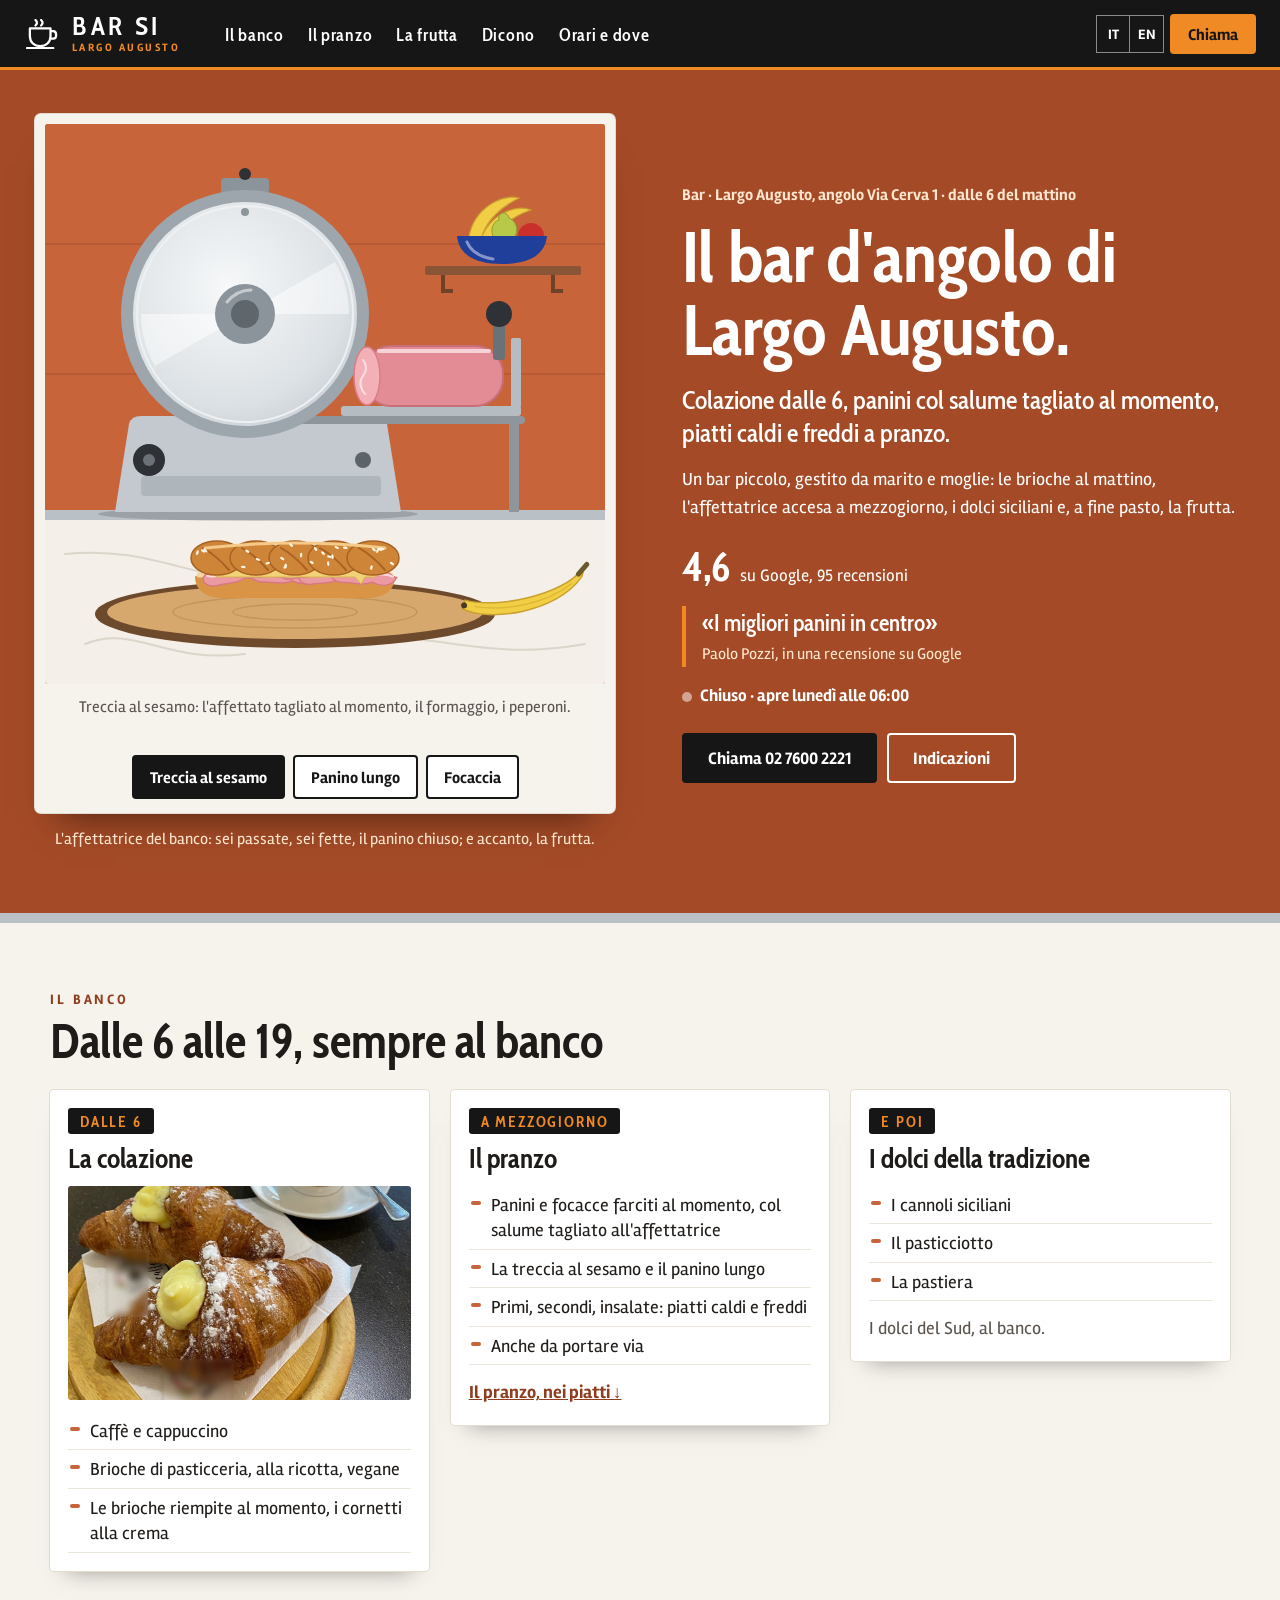
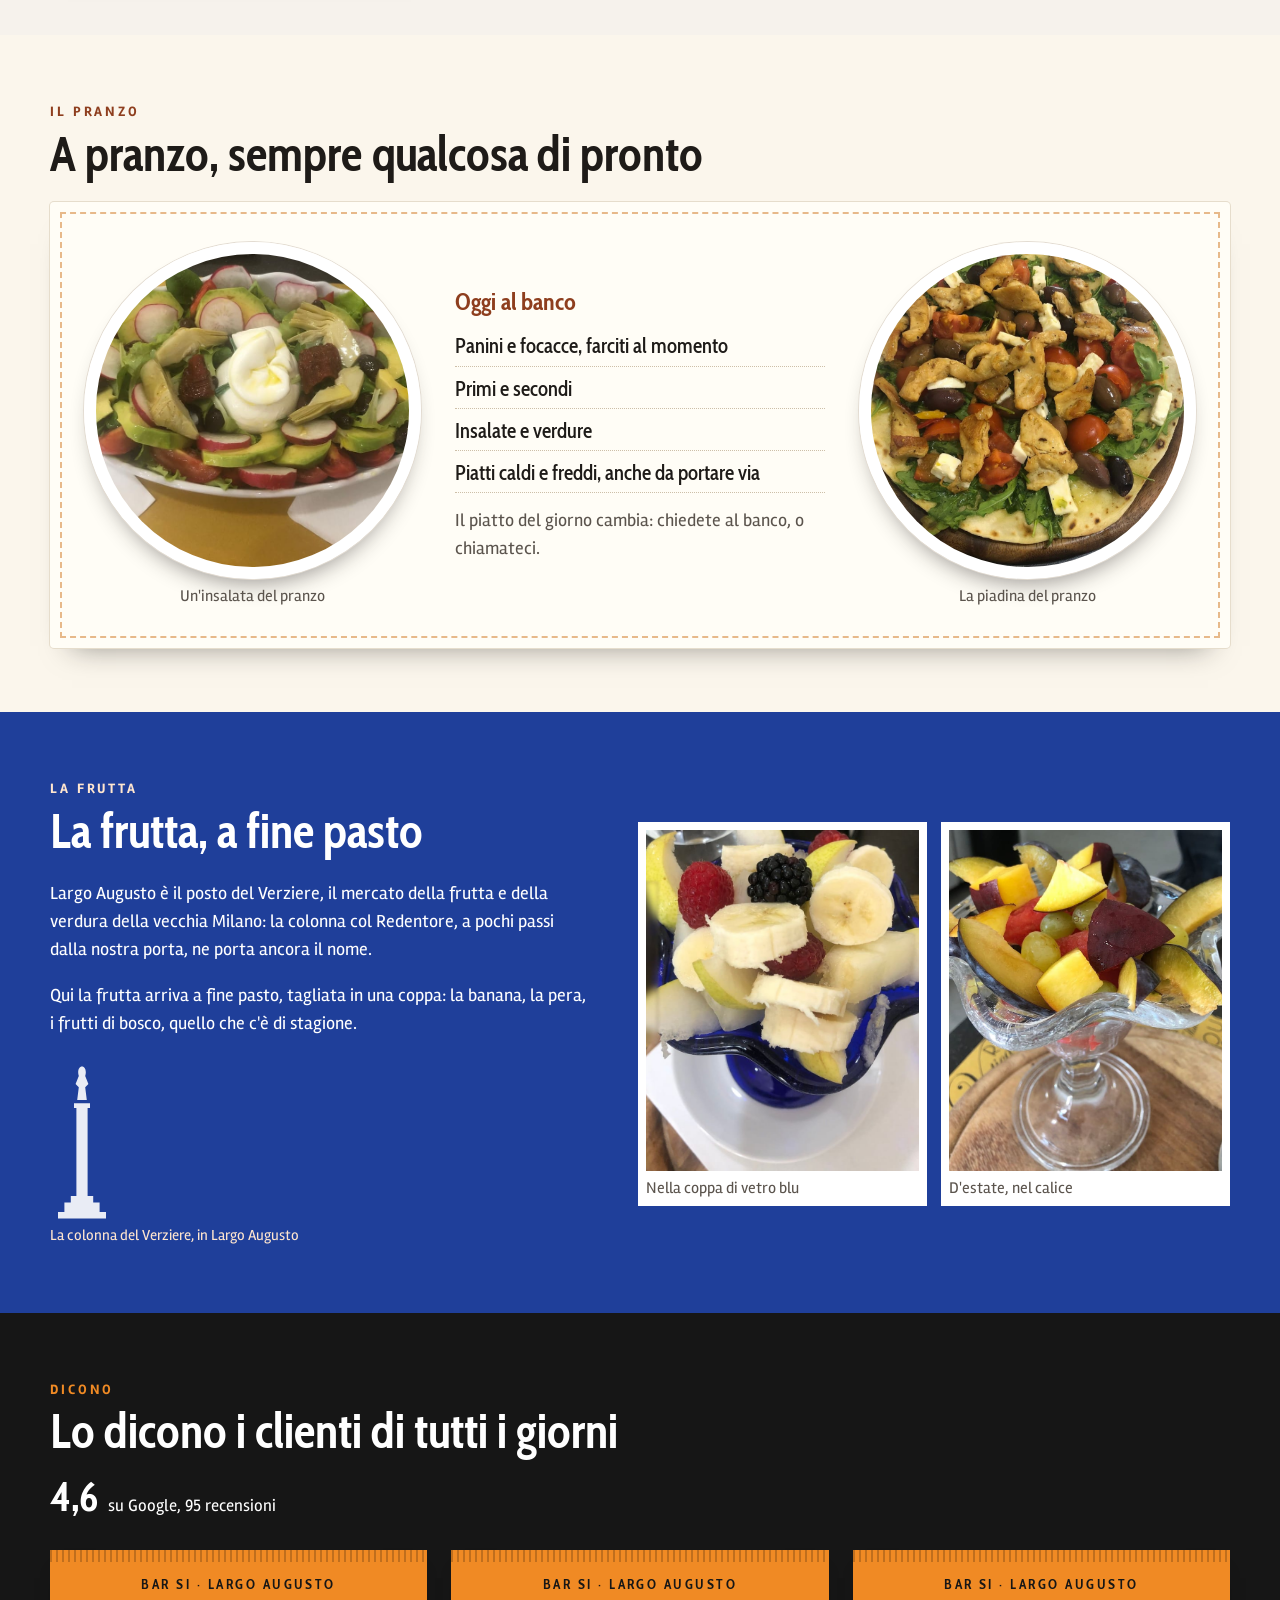
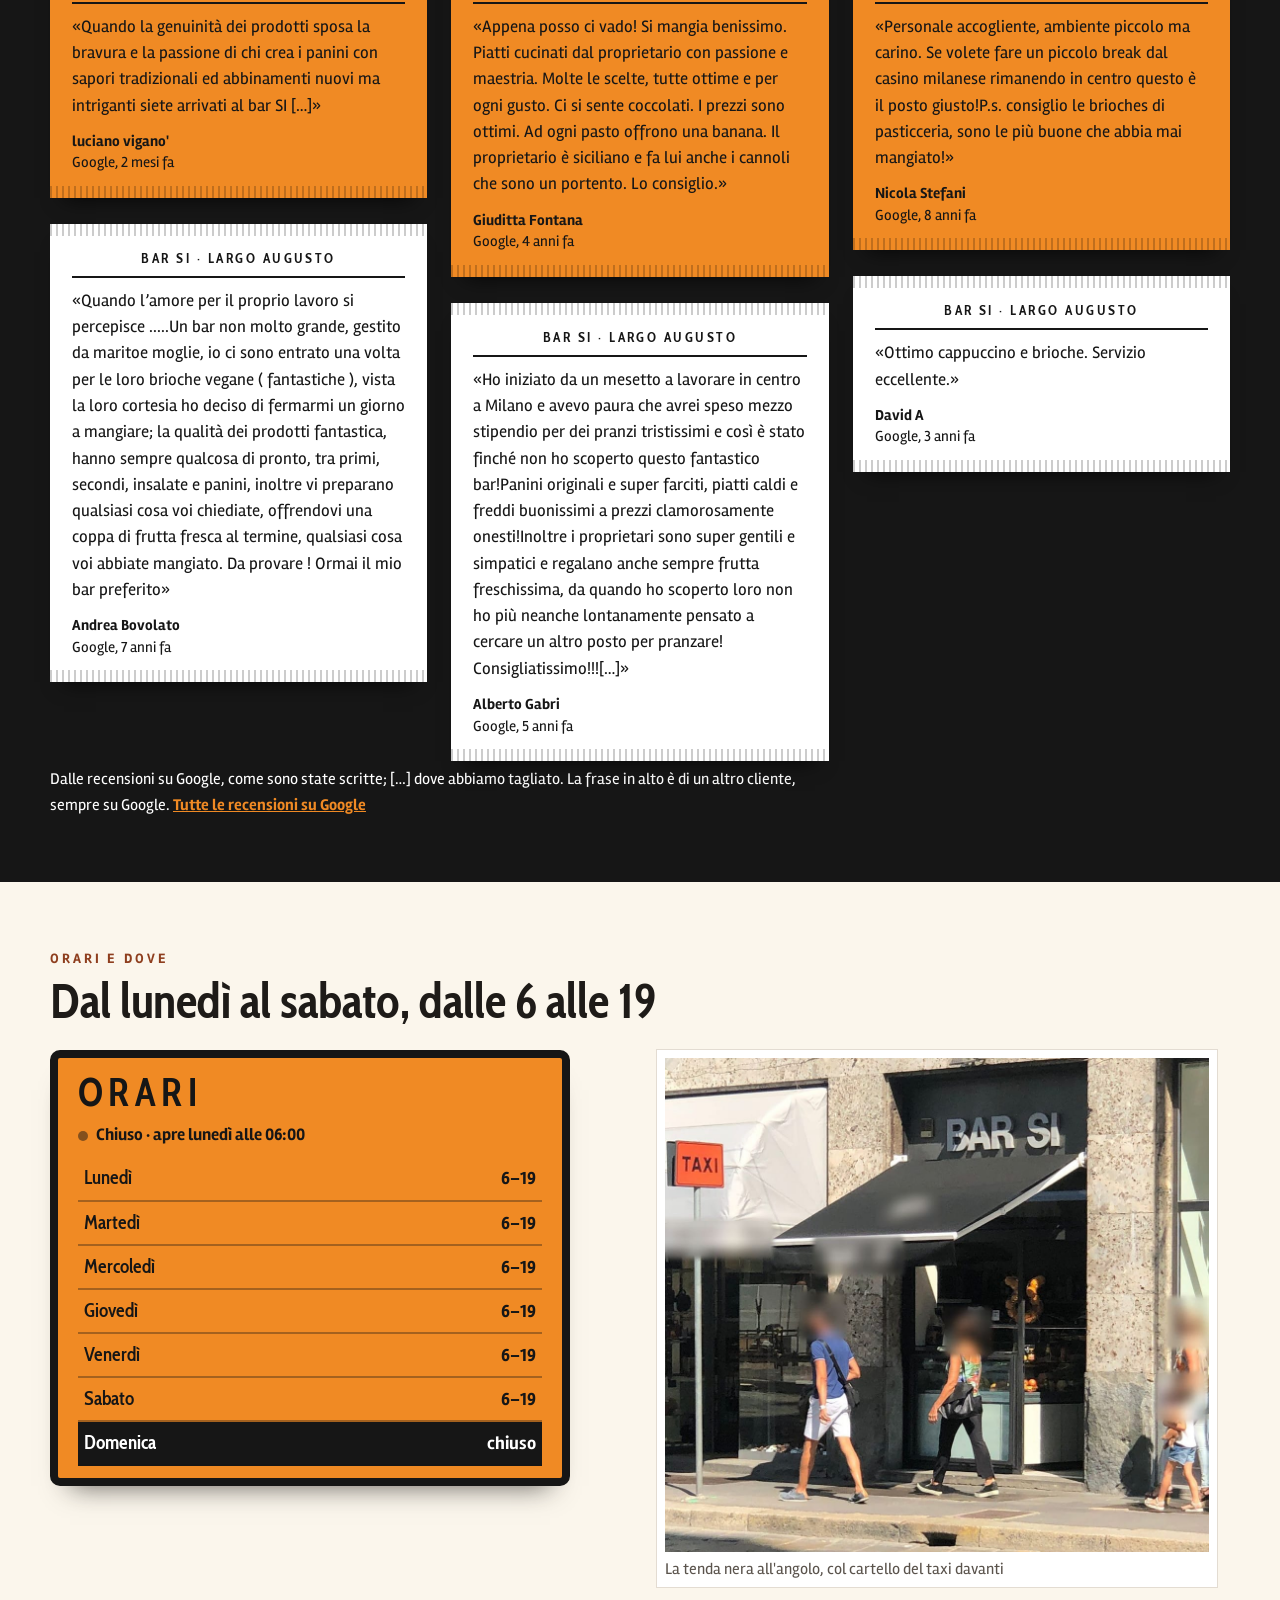
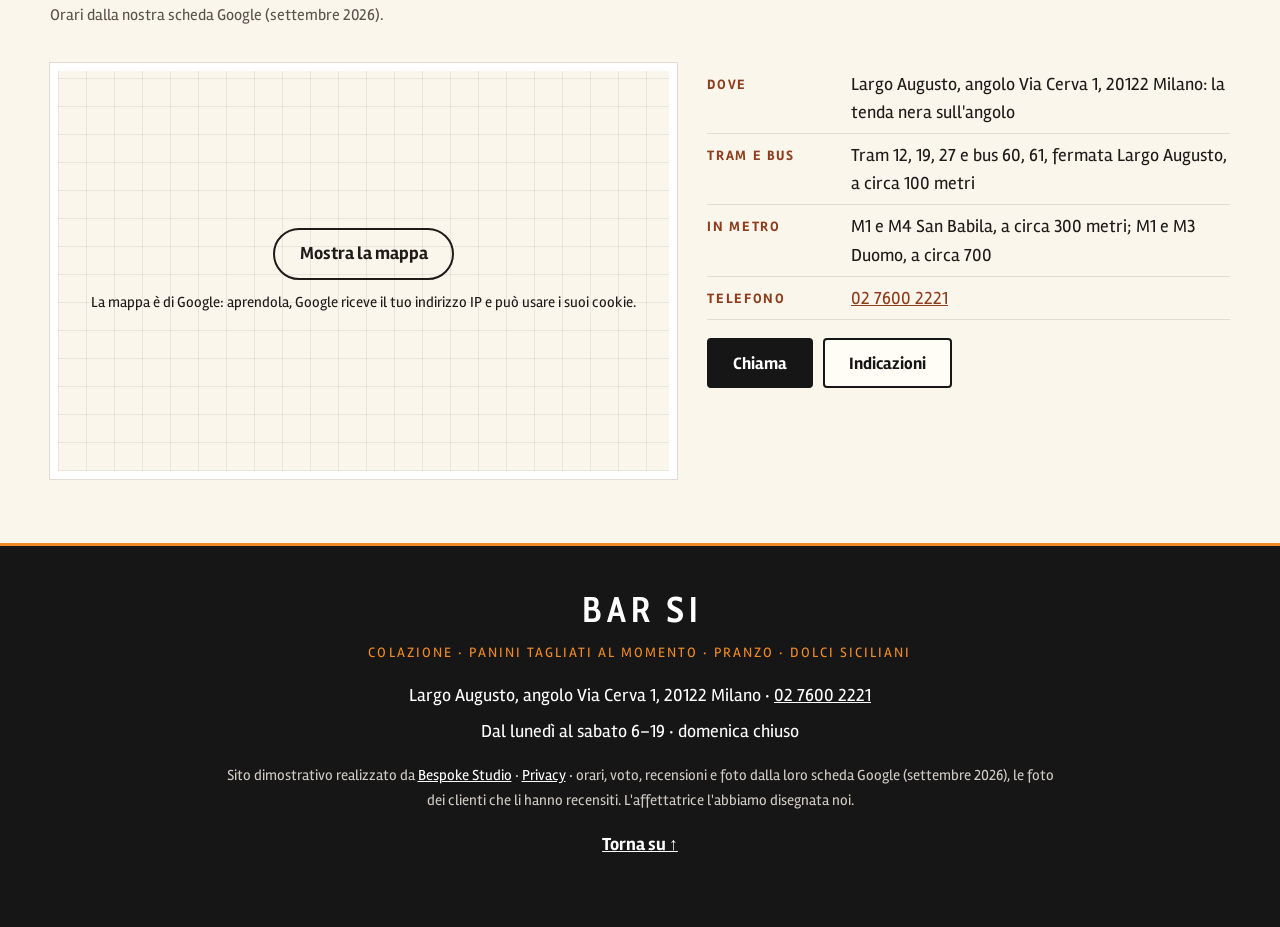
==== commit 916f8b87: "Privacy e pulizia: caratteri sul sito, mappa al clic, informativa, noindex - caratteri copiati nel s" ====
--- a/index.html
+++ b/index.html
@@ -3,6 +3,7 @@
 <head>
 <meta charset="utf-8">
 <meta name="viewport" content="width=device-width, initial-scale=1">
+<meta name="robots" content="noindex">
 <script>(function(){var r=document.documentElement;r.classList.remove('no-js');
 /* la firma: finché main.js non parte c'è il tagliere vuoto davanti all'affettatrice; se il codice non arriva, dopo 2,5 s il panino fatto */
 try{if(!matchMedia('(prefers-reduced-motion: reduce)').matches){r.classList.add('firma-attesa');window.__attesaAffettatrice=setTimeout(function(){r.classList.remove('firma-attesa')},2500)}}catch(e){}})()</script>
@@ -20,15 +21,49 @@
 <link rel="icon" href="img/favicon.svg" type="image/svg+xml">
 <link rel="icon" href="img/favicon-32.png" sizes="32x32" type="image/png">
 <link rel="apple-touch-icon" href="img/apple-touch-icon.png">
-<link rel="preconnect" href="https://fonts.googleapis.com">
-<link rel="preconnect" href="https://fonts.gstatic.com" crossorigin>
-<link href="https://fonts.googleapis.com/css2?family=Cabin+Condensed:wght@500;600;700&amp;family=Rambla:wght@400;700&amp;display=swap" rel="stylesheet">
+<link rel="stylesheet" href="fonts/fonts.css?v=1">
 <link rel="stylesheet" href="css/styles.css?v=1">
 <script src="https://cdn.jsdelivr.net/npm/gsap@3.12.5/dist/gsap.min.js" defer></script>
 <script src="https://cdn.jsdelivr.net/npm/gsap@3.12.5/dist/ScrollTrigger.min.js" defer></script>
 <script src="js/main.js?v=1" defer></script>
 <script type="application/ld+json">
-{"@context":"https://schema.org","@type":"CafeOrCoffeeShop","name":"Bar SÌ","description":"Bar in Largo Augusto angolo Via Cerva 1 a Milano: colazione dalle 6, panini e focacce col salume tagliato al momento, piatti caldi e freddi a pranzo, dolci siciliani.","url":"https://rotenzark.github.io/bar-si/","image":"https://rotenzark.github.io/bar-si/img/og.jpg","telephone":"+39 02 7600 2221","address":{"@type":"PostalAddress","streetAddress":"Largo Augusto, angolo Via Cerva 1","postalCode":"20122","addressLocality":"Milano","addressRegion":"MI","addressCountry":"IT"},"geo":{"@type":"GeoCoordinates","latitude":45.4634668,"longitude":9.1978687},"openingHoursSpecification":[{"@type":"OpeningHoursSpecification","dayOfWeek":["Monday","Tuesday","Wednesday","Thursday","Friday","Saturday"],"opens":"06:00","closes":"19:00"}],"aggregateRating":{"@type":"AggregateRating","ratingValue":"4.6","reviewCount":"95","bestRating":"5"}}
+{
+  "@context": "https://schema.org",
+  "@type": "CafeOrCoffeeShop",
+  "name": "Bar SÌ",
+  "description": "Bar in Largo Augusto angolo Via Cerva 1 a Milano: colazione dalle 6, panini e focacce col salume tagliato al momento, piatti caldi e freddi a pranzo, dolci siciliani.",
+  "url": "https://rotenzark.github.io/bar-si/",
+  "image": "https://rotenzark.github.io/bar-si/img/og.jpg",
+  "telephone": "+39 02 7600 2221",
+  "address": {
+    "@type": "PostalAddress",
+    "streetAddress": "Largo Augusto, angolo Via Cerva 1",
+    "postalCode": "20122",
+    "addressLocality": "Milano",
+    "addressRegion": "MI",
+    "addressCountry": "IT"
+  },
+  "geo": {
+    "@type": "GeoCoordinates",
+    "latitude": 45.4634668,
+    "longitude": 9.1978687
+  },
+  "openingHoursSpecification": [
+    {
+      "@type": "OpeningHoursSpecification",
+      "dayOfWeek": [
+        "Monday",
+        "Tuesday",
+        "Wednesday",
+        "Thursday",
+        "Friday",
+        "Saturday"
+      ],
+      "opens": "06:00",
+      "closes": "19:00"
+    }
+  ]
+}
 </script>
 </head>
 <body>
@@ -209,11 +244,11 @@
     <h2 id="diconoT" class="capitolo__titolo" data-i18n="d.titolo">Lo dicono i clienti di tutti i giorni</h2>
     <p class="voto voto--sezione"><b class="voto__n">4,6</b> <span class="voto__su" data-i18n="d.google">su Google, 95 recensioni</span></p>
     <ul class="bustine">
-      <li class="bustina reveal"><p class="bustina__testa" aria-hidden="true">BAR SI · LARGO AUGUSTO</p><p class="bustina__testo">«Quando la genuinità dei prodotti sposa la bravura e la passione di chi crea i panini con sapori tradizionali ed abbinamenti nuovi ma intriganti siete arrivati al bar SI […]»</p><p class="bustina__chi"><b>luciano vigano'</b> <span data-i18n="d.g2m">Google, 2 mesi fa</span></p></li>
-      <li class="bustina reveal"><p class="bustina__testa" aria-hidden="true">BAR SI · LARGO AUGUSTO</p><p class="bustina__testo">«Quando l’amore per il proprio lavoro si percepisce .....Un bar non molto grande, gestito da maritoe moglie, io ci sono entrato una volta per le loro brioche vegane ( fantastiche ),  vista la loro cortesia ho deciso di fermarmi un giorno a mangiare; la qualità dei prodotti fantastica, hanno sempre qualcosa di pronto, tra primi, secondi, insalate e panini, inoltre vi preparano qualsiasi cosa voi chiediate, offrendovi una coppa di frutta fresca al termine, qualsiasi cosa voi abbiate mangiato. Da provare ! Ormai il mio bar preferito»</p><p class="bustina__chi"><b>Andrea Bovolato</b> <span data-i18n="d.g7a">Google, 7 anni fa</span></p></li>
-      <li class="bustina reveal"><p class="bustina__testa" aria-hidden="true">BAR SI · LARGO AUGUSTO</p><p class="bustina__testo">«Appena posso ci vado! Si mangia benissimo. Piatti cucinati dal proprietario con passione e maestria. Molte le scelte, tutte ottime e per ogni gusto. Ci si sente coccolati. I prezzi sono ottimi. Ad ogni pasto offrono una banana. Il proprietario è siciliano e fa lui anche i cannoli che sono un portento. Lo consiglio.»</p><p class="bustina__chi"><b>Giuditta Fontana</b> <span data-i18n="d.g4a">Google, 4 anni fa</span></p></li>
-      <li class="bustina reveal"><p class="bustina__testa" aria-hidden="true">BAR SI · LARGO AUGUSTO</p><p class="bustina__testo">«Ho iniziato da un mesetto a lavorare in centro a Milano e avevo paura che avrei speso mezzo stipendio per dei pranzi tristissimi e così è stato finché non ho scoperto questo fantastico bar!Panini originali e super farciti, piatti caldi e freddi buonissimi a prezzi clamorosamente onesti!Inoltre i proprietari sono super gentili e simpatici e regalano anche sempre frutta freschissima, da quando ho scoperto loro non ho più neanche lontanamente pensato a cercare un altro posto per pranzare! Consigliatissimo!!![…]»</p><p class="bustina__chi"><b>Alberto Gabri</b> <span data-i18n="d.g5a">Google, 5 anni fa</span></p></li>
-      <li class="bustina reveal"><p class="bustina__testa" aria-hidden="true">BAR SI · LARGO AUGUSTO</p><p class="bustina__testo">«Personale accogliente, ambiente piccolo ma carino. Se volete fare un piccolo break dal casino milanese rimanendo in centro questo è il posto giusto!P.s. consiglio le brioches di pasticceria, sono le più buone che abbia mai mangiato!»</p><p class="bustina__chi"><b>Nicola Stefani</b> <span data-i18n="d.g8a">Google, 8 anni fa</span></p></li>
+      <li class="bustina reveal"><p class="bustina__testa" aria-hidden="true">BAR SI · LARGO AUGUSTO</p><p lang="it" class="bustina__testo">«Quando la genuinità dei prodotti sposa la bravura e la passione di chi crea i panini con sapori tradizionali ed abbinamenti nuovi ma intriganti siete arrivati al bar SI […]»</p><p class="bustina__chi"><b>luciano vigano'</b> <span data-i18n="d.g2m">Google, 2 mesi fa</span></p></li>
+      <li class="bustina reveal"><p class="bustina__testa" aria-hidden="true">BAR SI · LARGO AUGUSTO</p><p lang="it" class="bustina__testo">«Quando l’amore per il proprio lavoro si percepisce .....Un bar non molto grande, gestito da maritoe moglie, io ci sono entrato una volta per le loro brioche vegane ( fantastiche ),  vista la loro cortesia ho deciso di fermarmi un giorno a mangiare; la qualità dei prodotti fantastica, hanno sempre qualcosa di pronto, tra primi, secondi, insalate e panini, inoltre vi preparano qualsiasi cosa voi chiediate, offrendovi una coppa di frutta fresca al termine, qualsiasi cosa voi abbiate mangiato. Da provare ! Ormai il mio bar preferito»</p><p class="bustina__chi"><b>Andrea Bovolato</b> <span data-i18n="d.g7a">Google, 7 anni fa</span></p></li>
+      <li class="bustina reveal"><p class="bustina__testa" aria-hidden="true">BAR SI · LARGO AUGUSTO</p><p lang="it" class="bustina__testo">«Appena posso ci vado! Si mangia benissimo. Piatti cucinati dal proprietario con passione e maestria. Molte le scelte, tutte ottime e per ogni gusto. Ci si sente coccolati. I prezzi sono ottimi. Ad ogni pasto offrono una banana. Il proprietario è siciliano e fa lui anche i cannoli che sono un portento. Lo consiglio.»</p><p class="bustina__chi"><b>Giuditta Fontana</b> <span data-i18n="d.g4a">Google, 4 anni fa</span></p></li>
+      <li class="bustina reveal"><p class="bustina__testa" aria-hidden="true">BAR SI · LARGO AUGUSTO</p><p lang="it" class="bustina__testo">«Ho iniziato da un mesetto a lavorare in centro a Milano e avevo paura che avrei speso mezzo stipendio per dei pranzi tristissimi e così è stato finché non ho scoperto questo fantastico bar!Panini originali e super farciti, piatti caldi e freddi buonissimi a prezzi clamorosamente onesti!Inoltre i proprietari sono super gentili e simpatici e regalano anche sempre frutta freschissima, da quando ho scoperto loro non ho più neanche lontanamente pensato a cercare un altro posto per pranzare! Consigliatissimo!!![…]»</p><p class="bustina__chi"><b>Alberto Gabri</b> <span data-i18n="d.g5a">Google, 5 anni fa</span></p></li>
+      <li class="bustina reveal"><p class="bustina__testa" aria-hidden="true">BAR SI · LARGO AUGUSTO</p><p lang="it" class="bustina__testo">«Personale accogliente, ambiente piccolo ma carino. Se volete fare un piccolo break dal casino milanese rimanendo in centro questo è il posto giusto!P.s. consiglio le brioches di pasticceria, sono le più buone che abbia mai mangiato!»</p><p class="bustina__chi"><b>Nicola Stefani</b> <span data-i18n="d.g8a">Google, 8 anni fa</span></p></li>
       <li class="bustina reveal"><p class="bustina__testa" aria-hidden="true">BAR SI · LARGO AUGUSTO</p><p class="bustina__testo">«Ottimo cappuccino e brioche. Servizio eccellente.»</p><p class="bustina__chi"><b>David A</b> <span data-i18n="d.g3a">Google, 3 anni fa</span></p></li>
     </ul>
     <p class="dicono__nota"><span data-i18n="d.nota">Dalle recensioni su Google, come sono state scritte; […] dove abbiamo tagliato. La frase in alto è di un altro cliente, sempre su Google.</span> <a href="https://www.google.com/maps/search/?api=1&amp;query=Bar+S%C3%8C%2C+Largo+Augusto%2C+20122+Milano" target="_blank" rel="noopener" data-i18n="d.tutte">Tutte le recensioni su Google</a></p>
@@ -242,7 +277,7 @@
     <p class="orari__nota" data-i18n="o.nota">Orari dalla nostra scheda Google (settembre 2026).</p>
     <div class="dove" id="dove">
       <div class="cartina reveal">
-        <iframe title="Mappa: Bar SÌ, Largo Augusto angolo Via Cerva 1, Milano" data-i18n-title="w.mappa" src="https://maps.google.com/maps?q=45.4634668,9.1978687&amp;z=17&amp;output=embed" width="600" height="400" loading="lazy" referrerpolicy="no-referrer-when-downgrade"></iframe>
+        <div class="mappa-clic" data-mappa-clic style="--mappa-h: 400px"><template><iframe title="Mappa: Bar SÌ, Largo Augusto angolo Via Cerva 1, Milano" data-i18n-title="w.mappa" src="https://maps.google.com/maps?q=45.4634668,9.1978687&amp;z=17&amp;output=embed" width="600" height="400" loading="lazy" referrerpolicy="no-referrer-when-downgrade"></iframe></template><div class="mappa-clic__velo"><a class="mappa-clic__btn" href="https://www.google.com/maps/dir/?api=1&amp;destination=Bar+S%C3%8C%2C+Largo+Augusto%2C+Via+Cerva+1%2C+20122+Milano" target="_blank" rel="noopener">Mostra la mappa</a><p class="mappa-clic__nota">La mappa è di Google: aprendola, Google riceve il tuo indirizzo IP e può usare i suoi cookie.</p></div></div>
       </div>
       <div>
         <dl class="indirizzo">
@@ -264,7 +299,7 @@
     <p class="piede__riga" data-i18n="f2.riga">Colazione · panini tagliati al momento · pranzo · dolci siciliani</p>
     <p class="piede__dove">Largo Augusto, angolo Via Cerva 1, 20122 Milano · <a href="tel:+390276002221" class="intero">02 7600 2221</a></p>
     <p class="piede__orario" data-i18n="f2.orario">Dal lunedì al sabato 6–19 · domenica chiuso</p>
-    <p class="piede__cred" data-i18n="f2.cred">Sito dimostrativo realizzato da <a href="https://bespokestud.io" rel="noopener">Bespoke Studio</a> · orari, voto, recensioni e foto dalla loro scheda Google (settembre 2026), le foto dei clienti che li hanno recensiti. L'affettatrice l'abbiamo disegnata noi.</p>
+    <p class="piede__cred" data-i18n="f2.cred">Sito dimostrativo realizzato da <a href="https://bespokestud.io" rel="noopener">Bespoke Studio</a> · <a href="privacy.html">Privacy</a> · orari, voto, recensioni e foto dalla loro scheda Google (settembre 2026), le foto dei clienti che li hanno recensiti. L'affettatrice l'abbiamo disegnata noi.</p>
     <p><a class="piede__su" href="#inizio" data-i18n="f2.su">Torna su ↑</a></p>
   </div>
 </footer>
@@ -279,5 +314,6 @@
   <img id="lightboxImg" src="" alt="">
 </div>
 
+<script src="js/mappa-clic.js?v=1" defer></script>
 </body>
 </html>
--- a/fonts/fonts.css
+++ b/fonts/fonts.css
@@ -0,0 +1,118 @@
+/* Caratteri ospitati sul sito: nessuna richiesta a Google Fonts o Fontshare (giro privacy 1/10/2026). Licenze in LICENSE.txt. */
+/* vietnamese */
+@font-face {
+  font-family: 'Cabin Condensed';
+  font-style: normal;
+  font-weight: 500;
+  font-display: swap;
+  src: url(cabincondensed-v21-nwpJtK6mNhBK2err_hqkYhHRqmwilMHN5Fd4yK0.woff2) format('woff2');
+  unicode-range: U+0102-0103, U+0110-0111, U+0128-0129, U+0168-0169, U+01A0-01A1, U+01AF-01B0, U+0300-0301, U+0303-0304, U+0308-0309, U+0323, U+0329, U+1EA0-1EF9, U+20AB;
+}
+/* latin-ext */
+@font-face {
+  font-family: 'Cabin Condensed';
+  font-style: normal;
+  font-weight: 500;
+  font-display: swap;
+  src: url(cabincondensed-v21-nwpJtK6mNhBK2err_hqkYhHRqmwilMHN5Vd4yK0.woff2) format('woff2');
+  unicode-range: U+0100-02BA, U+02BD-02C5, U+02C7-02CC, U+02CE-02D7, U+02DD-02FF, U+0304, U+0308, U+0329, U+1D00-1DBF, U+1E00-1E9F, U+1EF2-1EFF, U+2020, U+20A0-20AB, U+20AD-20C0, U+2113, U+2C60-2C7F, U+A720-A7FF;
+}
+/* latin */
+@font-face {
+  font-family: 'Cabin Condensed';
+  font-style: normal;
+  font-weight: 500;
+  font-display: swap;
+  src: url(cabincondensed-v21-nwpJtK6mNhBK2err_hqkYhHRqmwilMHN61d4.woff2) format('woff2');
+  unicode-range: U+0000-00FF, U+0131, U+0152-0153, U+02BB-02BC, U+02C6, U+02DA, U+02DC, U+0304, U+0308, U+0329, U+2000-206F, U+20AC, U+2122, U+2191, U+2193, U+2212, U+2215, U+FEFF, U+FFFD;
+}
+/* vietnamese */
+@font-face {
+  font-family: 'Cabin Condensed';
+  font-style: normal;
+  font-weight: 600;
+  font-display: swap;
+  src: url(cabincondensed-v21-nwpJtK6mNhBK2err_hqkYhHRqmwiuMbN5Fd4yK0.woff2) format('woff2');
+  unicode-range: U+0102-0103, U+0110-0111, U+0128-0129, U+0168-0169, U+01A0-01A1, U+01AF-01B0, U+0300-0301, U+0303-0304, U+0308-0309, U+0323, U+0329, U+1EA0-1EF9, U+20AB;
+}
+/* latin-ext */
+@font-face {
+  font-family: 'Cabin Condensed';
+  font-style: normal;
+  font-weight: 600;
+  font-display: swap;
+  src: url(cabincondensed-v21-nwpJtK6mNhBK2err_hqkYhHRqmwiuMbN5Vd4yK0.woff2) format('woff2');
+  unicode-range: U+0100-02BA, U+02BD-02C5, U+02C7-02CC, U+02CE-02D7, U+02DD-02FF, U+0304, U+0308, U+0329, U+1D00-1DBF, U+1E00-1E9F, U+1EF2-1EFF, U+2020, U+20A0-20AB, U+20AD-20C0, U+2113, U+2C60-2C7F, U+A720-A7FF;
+}
+/* latin */
+@font-face {
+  font-family: 'Cabin Condensed';
+  font-style: normal;
+  font-weight: 600;
+  font-display: swap;
+  src: url(cabincondensed-v21-nwpJtK6mNhBK2err_hqkYhHRqmwiuMbN61d4.woff2) format('woff2');
+  unicode-range: U+0000-00FF, U+0131, U+0152-0153, U+02BB-02BC, U+02C6, U+02DA, U+02DC, U+0304, U+0308, U+0329, U+2000-206F, U+20AC, U+2122, U+2191, U+2193, U+2212, U+2215, U+FEFF, U+FFFD;
+}
+/* vietnamese */
+@font-face {
+  font-family: 'Cabin Condensed';
+  font-style: normal;
+  font-weight: 700;
+  font-display: swap;
+  src: url(cabincondensed-v21-nwpJtK6mNhBK2err_hqkYhHRqmwi3MfN5Fd4yK0.woff2) format('woff2');
+  unicode-range: U+0102-0103, U+0110-0111, U+0128-0129, U+0168-0169, U+01A0-01A1, U+01AF-01B0, U+0300-0301, U+0303-0304, U+0308-0309, U+0323, U+0329, U+1EA0-1EF9, U+20AB;
+}
+/* latin-ext */
+@font-face {
+  font-family: 'Cabin Condensed';
+  font-style: normal;
+  font-weight: 700;
+  font-display: swap;
+  src: url(cabincondensed-v21-nwpJtK6mNhBK2err_hqkYhHRqmwi3MfN5Vd4yK0.woff2) format('woff2');
+  unicode-range: U+0100-02BA, U+02BD-02C5, U+02C7-02CC, U+02CE-02D7, U+02DD-02FF, U+0304, U+0308, U+0329, U+1D00-1DBF, U+1E00-1E9F, U+1EF2-1EFF, U+2020, U+20A0-20AB, U+20AD-20C0, U+2113, U+2C60-2C7F, U+A720-A7FF;
+}
+/* latin */
+@font-face {
+  font-family: 'Cabin Condensed';
+  font-style: normal;
+  font-weight: 700;
+  font-display: swap;
+  src: url(cabincondensed-v21-nwpJtK6mNhBK2err_hqkYhHRqmwi3MfN61d4.woff2) format('woff2');
+  unicode-range: U+0000-00FF, U+0131, U+0152-0153, U+02BB-02BC, U+02C6, U+02DA, U+02DC, U+0304, U+0308, U+0329, U+2000-206F, U+20AC, U+2122, U+2191, U+2193, U+2212, U+2215, U+FEFF, U+FFFD;
+}
+/* latin-ext */
+@font-face {
+  font-family: 'Rambla';
+  font-style: normal;
+  font-weight: 400;
+  font-display: swap;
+  src: url(rambla-v14-snfrs0ip98hx6mrEKrgPBtg.woff2) format('woff2');
+  unicode-range: U+0100-02BA, U+02BD-02C5, U+02C7-02CC, U+02CE-02D7, U+02DD-02FF, U+0304, U+0308, U+0329, U+1D00-1DBF, U+1E00-1E9F, U+1EF2-1EFF, U+2020, U+20A0-20AB, U+20AD-20C0, U+2113, U+2C60-2C7F, U+A720-A7FF;
+}
+/* latin */
+@font-face {
+  font-family: 'Rambla';
+  font-style: normal;
+  font-weight: 400;
+  font-display: swap;
+  src: url(rambla-v14-snfrs0ip98hx6mrEJLgP.woff2) format('woff2');
+  unicode-range: U+0000-00FF, U+0131, U+0152-0153, U+02BB-02BC, U+02C6, U+02DA, U+02DC, U+0304, U+0308, U+0329, U+2000-206F, U+20AC, U+2122, U+2191, U+2193, U+2212, U+2215, U+FEFF, U+FFFD;
+}
+/* latin-ext */
+@font-face {
+  font-family: 'Rambla';
+  font-style: normal;
+  font-weight: 700;
+  font-display: swap;
+  src: url(rambla-v14-snfos0ip98hx6mrMn50aN_l5-Js.woff2) format('woff2');
+  unicode-range: U+0100-02BA, U+02BD-02C5, U+02C7-02CC, U+02CE-02D7, U+02DD-02FF, U+0304, U+0308, U+0329, U+1D00-1DBF, U+1E00-1E9F, U+1EF2-1EFF, U+2020, U+20A0-20AB, U+20AD-20C0, U+2113, U+2C60-2C7F, U+A720-A7FF;
+}
+/* latin */
+@font-face {
+  font-family: 'Rambla';
+  font-style: normal;
+  font-weight: 700;
+  font-display: swap;
+  src: url(rambla-v14-snfos0ip98hx6mrMn50aOfl5.woff2) format('woff2');
+  unicode-range: U+0000-00FF, U+0131, U+0152-0153, U+02BB-02BC, U+02C6, U+02DA, U+02DC, U+0304, U+0308, U+0329, U+2000-206F, U+20AC, U+2122, U+2191, U+2193, U+2212, U+2215, U+FEFF, U+FFFD;
+}
--- a/css/styles.css
+++ b/css/styles.css
@@ -301,3 +301,12 @@
 .bancone[data-modo="2"] .modo:not([data-m="2"]) { display: none; }
 .firma-attesa .pane-sotto, .firma-attesa .pane-sopra, .firma-attesa .fetta, .firma-attesa .farcia, .firma-attesa .banana { opacity: 0; }
 /*/AFFETTATRICE*/
+
+/*MAPPACLIC*/
+/* la mappa Google si carica solo al clic (giro privacy 1/10/2026) */
+.mappa-clic { display: flex; align-items: center; justify-content: center; width: 100%; height: 100%; min-height: var(--mappa-h, 320px); box-sizing: border-box; padding: 24px; text-align: center; background: repeating-linear-gradient(0deg, rgba(127, 127, 127, 0.14) 0 1px, transparent 1px 28px), repeating-linear-gradient(90deg, rgba(127, 127, 127, 0.14) 0 1px, transparent 1px 28px); }
+.mappa-clic__velo { display: flex; flex-direction: column; align-items: center; gap: 12px; max-width: 32em; }
+.mappa-clic__btn { display: inline-block; padding: 0.75em 1.4em; border: 2px solid currentColor; border-radius: 999px; color: inherit; font: inherit; font-weight: 600; line-height: 1.2; text-decoration: none; background: transparent; cursor: pointer; }
+.mappa-clic__btn:hover, .mappa-clic__btn:focus-visible { text-decoration: underline; }
+.mappa-clic__nota { margin: 0; font-size: 0.85em; line-height: 1.45; }
+/*/MAPPACLIC*/
